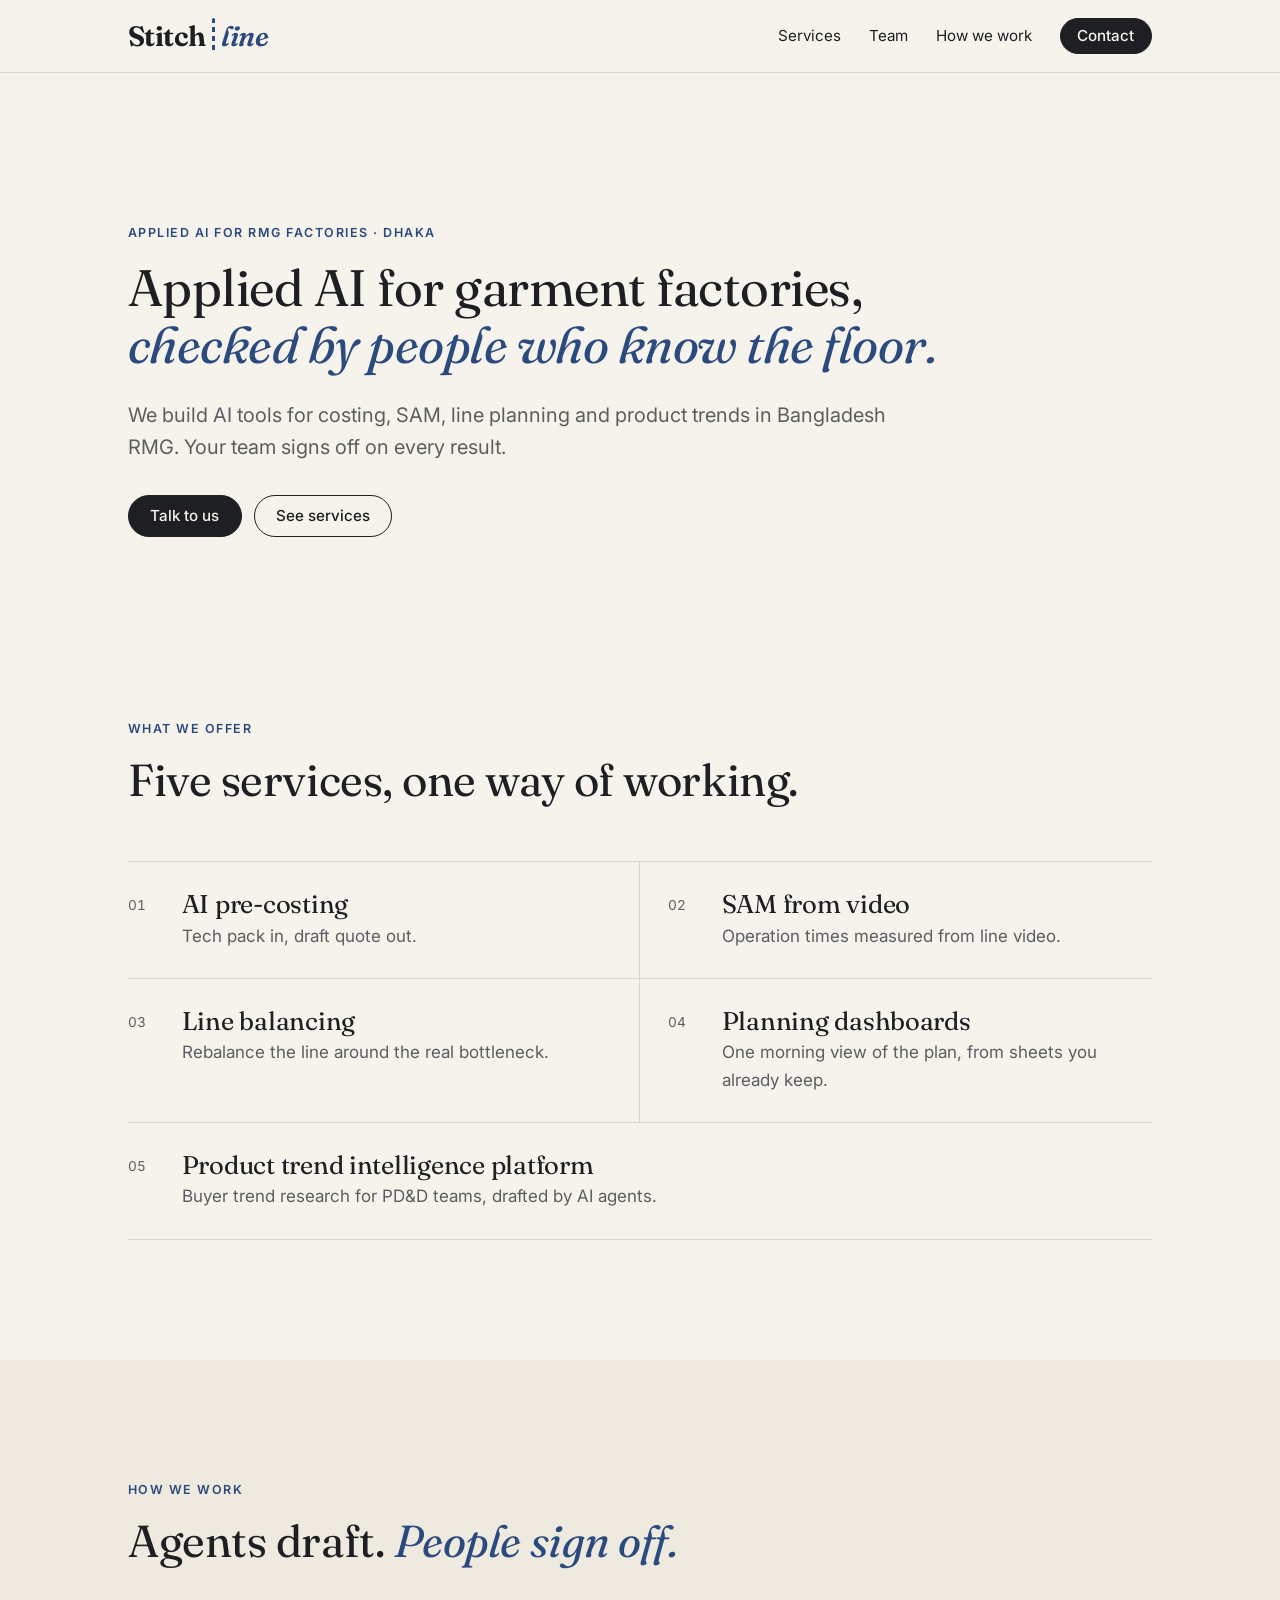
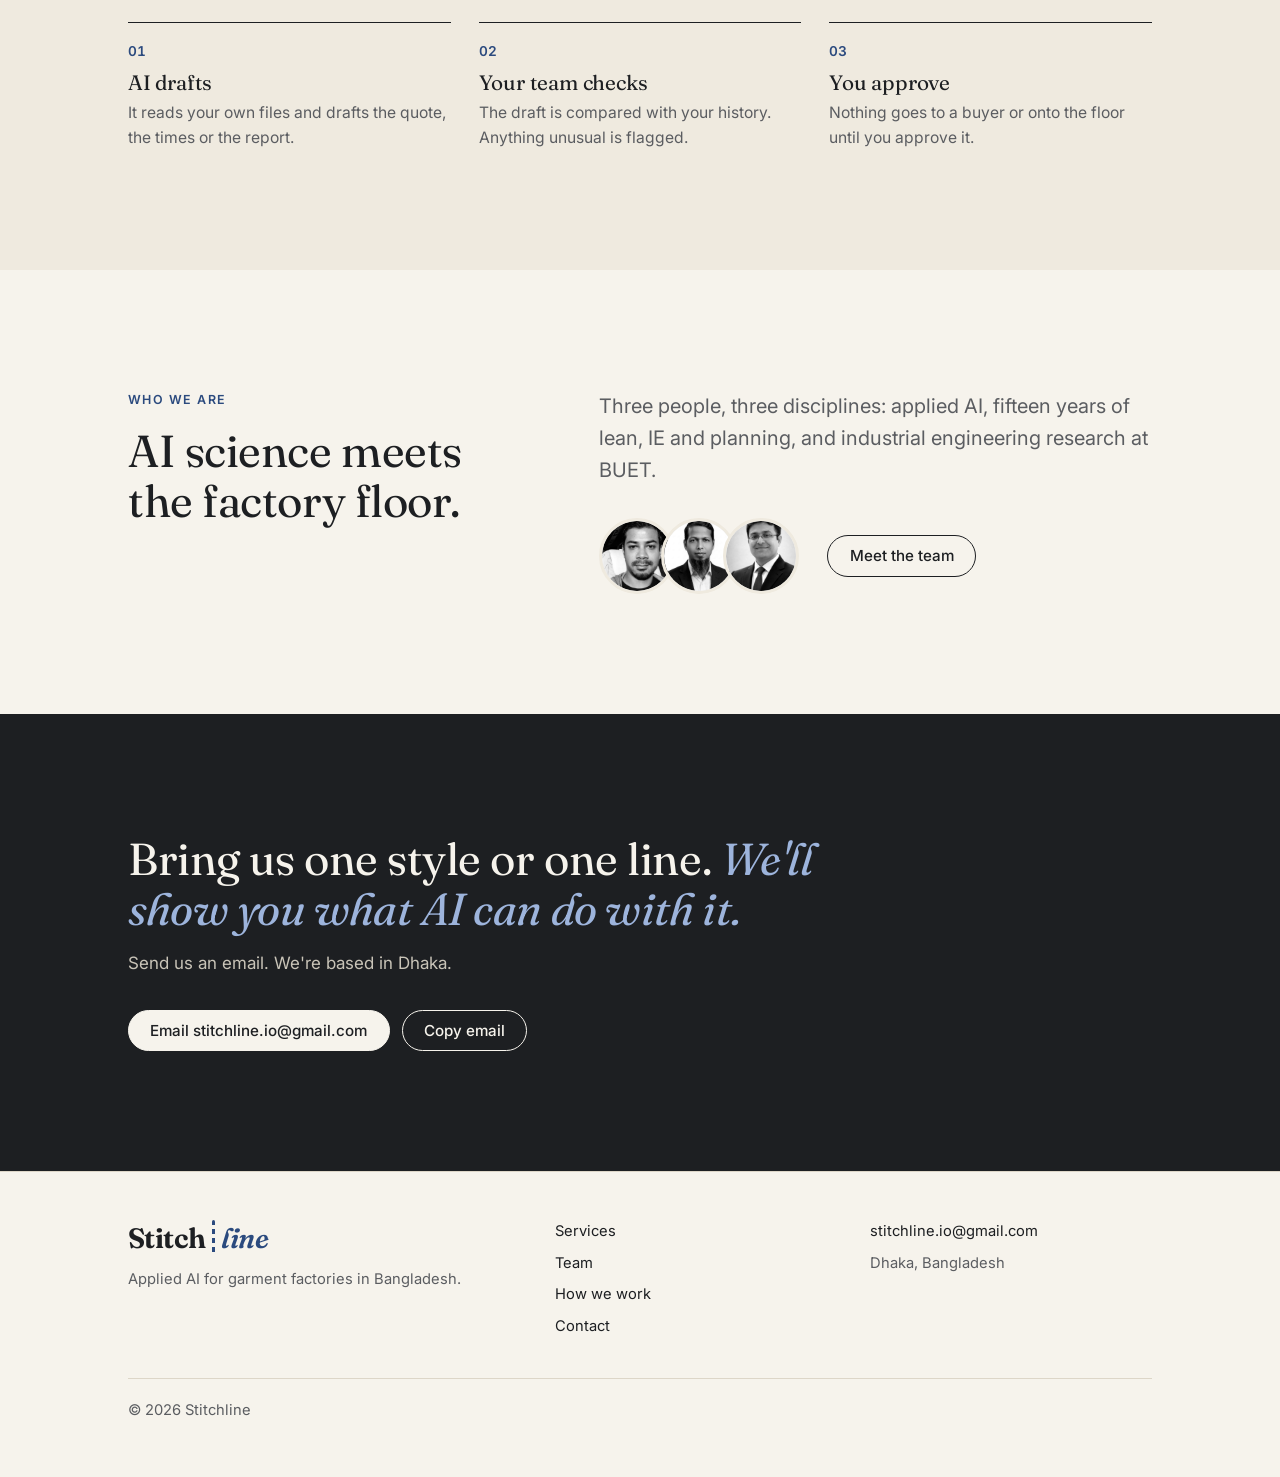
==== index.html @ 5cbb1d8c "polish: layout fixes, copy-email buttons, link preview image - Home services grid: last item spans f" ====
<!doctype html>
<html lang="en">
<head>
<meta charset="utf-8">
<meta name="viewport" content="width=device-width, initial-scale=1">
<title>Stitchline · Applied AI for garment factories</title>
<meta name="description" content="Stitchline builds AI tools for costing, SAM, line planning and product trends in Bangladesh RMG factories. Your team signs off on every result.">
<meta property="og:title" content="Stitchline · Applied AI for garment factories">
<meta property="og:description" content="AI tools for costing, SAM, line planning and product trends in Bangladesh RMG. Your team signs off on every result.">
<meta property="og:type" content="website">
<meta property="og:url" content="https://stitchlinebd.com/">
<meta property="og:site_name" content="Stitchline">
<meta property="og:image" content="https://stitchlinebd.com/assets/og-image.png">
<meta property="og:image:width" content="1200">
<meta property="og:image:height" content="630">
<meta property="og:image:alt" content="Stitchline: applied AI for garment factories, checked by people who know the floor.">
<meta name="twitter:card" content="summary_large_image">
<link rel="icon" href="assets/favicon.svg" type="image/svg+xml">
<link rel="preconnect" href="https://fonts.googleapis.com">
<link rel="preconnect" href="https://fonts.gstatic.com" crossorigin>
<link rel="stylesheet" href="https://fonts.googleapis.com/css2?family=Fraunces:ital,opsz,wght@0,9..144,400..700;1,9..144,400..600&family=Inter:wght@400;500;600&display=swap">
<link rel="stylesheet" href="assets/site.css">
<script src="assets/site.js" defer></script>
</head>
<body>

<header class="nav">
  <div class="wrap">
    <a class="logo logo--animate" href="index.html" aria-label="Stitchline, home"><span class="word">Stitch</span><span class="seam" aria-hidden="true"></span><em>line</em></a>
    <button class="nav-toggle" type="button" aria-expanded="false" aria-controls="nav-links">Menu</button>
    <ul class="nav-links" id="nav-links">
      <li><a href="services.html">Services</a></li>
      <li><a href="team.html">Team</a></li>
      <li><a href="team.html#how-we-work">How we work</a></li>
      <li><a class="btn" href="contact.html">Contact</a></li>
    </ul>
  </div>
</header>

<main>

  <section class="hero">
    <div class="wrap">
      <span class="eyebrow">Applied AI for RMG factories · Dhaka</span>
      <h1>Applied AI for garment factories,<br> <em>checked by people who know the floor.</em></h1>
      <p class="lede">We build AI tools for costing, SAM, line planning and product trends in Bangladesh RMG. Your team signs off on every result.</p>
      <div class="btn-row">
        <a class="btn" href="contact.html">Talk to us</a>
        <a class="btn btn--ghost" href="services.html">See services</a>
      </div>
    </div>
  </section>

  <section class="section section--tight" aria-labelledby="services-h">
    <div class="wrap">
      <div class="section-head reveal">
        <span class="eyebrow">What we offer</span>
        <h2 id="services-h">Five services, one way of working.</h2>
      </div>
      <ul class="svc-list reveal">
        <li><a href="services.html#pre-costing"><span class="num">01</span><h3>AI pre-costing</h3><p>Tech pack in, draft quote out.</p></a></li>
        <li><a href="services.html#sam-video"><span class="num">02</span><h3>SAM from video</h3><p>Operation times measured from line video.</p></a></li>
        <li><a href="services.html#line-balancing"><span class="num">03</span><h3>Line balancing</h3><p>Rebalance the line around the real bottleneck.</p></a></li>
        <li><a href="services.html#planning"><span class="num">04</span><h3>Planning dashboards</h3><p>One morning view of the plan, from sheets you already keep.</p></a></li>
        <li><a href="services.html#trend-intelligence"><span class="num">05</span><h3>Product trend intelligence platform</h3><p>Buyer trend research for PD&amp;D teams, drafted by AI agents.</p></a></li>
      </ul>
    </div>
  </section>

  <section class="section section--alt" aria-labelledby="how-h">
    <div class="wrap">
      <div class="section-head reveal">
        <span class="eyebrow">How we work</span>
        <h2 id="how-h">Agents draft. <em>People <span class="nowrap">sign off.</span></em></h2>
      </div>
      <ol class="steps reveal">
        <li><span class="num">01</span><h3>AI drafts</h3><p>It reads your own files and drafts the quote, the times or the report.</p></li>
        <li><span class="num">02</span><h3>Your team checks</h3><p>The draft is compared with your history. Anything unusual is flagged.</p></li>
        <li><span class="num">03</span><h3>You approve</h3><p>Nothing goes to a buyer or onto the floor until you approve it.</p></li>
      </ol>
    </div>
  </section>

  <section class="section" aria-labelledby="team-h">
    <div class="wrap split reveal">
      <div>
        <span class="eyebrow">Who we are</span>
        <h2 id="team-h">AI science meets the factory floor.</h2>
      </div>
      <div>
        <p class="lede">Three people, three disciplines: applied AI, fifteen years of lean, IE and planning, and industrial engineering research at BUET.</p>
        <div class="team-strip" style="margin-top:2rem">
          <div class="faces">
            <img src="assets/team/redwan-rashid.jpg" alt="Redwan Rashid" width="76" height="76">
            <img src="assets/team/jahurul-islam.jpg" alt="Jahurul Islam" width="76" height="76">
            <img src="assets/team/ferdous-sarwar.jpg" alt="Prof. Ferdous Sarwar" width="76" height="76">
          </div>
          <a class="btn btn--ghost" href="team.html">Meet the team</a>
        </div>
      </div>
    </div>
  </section>

  <section class="section contact-band" aria-labelledby="contact-h">
    <div class="wrap">
      <h2 id="contact-h">Bring us one style or one line. <em>We'll show you what AI can do with it.</em></h2>
      <p style="margin-top:1rem">Send us an email. We're based in Dhaka.</p>
      <div class="btn-row">
        <a class="btn" href="mailto:stitchline.io@gmail.com">Email stitchline.io@gmail.com</a>
        <button class="btn btn--ghost copy-btn" type="button" aria-live="polite" data-copy="stitchline.io@gmail.com">Copy email</button>
      </div>
    </div>
  </section>

</main>

<footer class="footer">
  <div class="wrap">
    <div>
      <a class="logo" href="index.html" aria-label="Stitchline, home"><span class="word">Stitch</span><span class="seam" aria-hidden="true"></span><em>line</em></a>
      <p>Applied AI for garment factories in Bangladesh.</p>
    </div>
    <ul>
      <li><a href="services.html">Services</a></li>
      <li><a href="team.html">Team</a></li>
      <li><a href="team.html#how-we-work">How we work</a></li>
      <li><a href="contact.html">Contact</a></li>
    </ul>
    <ul>
      <li><a href="mailto:stitchline.io@gmail.com">stitchline.io@gmail.com</a></li>
      <li>Dhaka, Bangladesh</li>
    </ul>
    <p class="legal">© 2026 Stitchline</p>
  </div>
</footer>

</body>
</html>
---- assets/site.css ----
/* Stitchline — shared styles. Editorial calm: warm paper, serif headlines, one indigo accent. */

:root {
  --paper: #f6f3ec;
  --paper-2: #efeadf;
  --ink: #1d1f22;
  --muted: #5b5d61;
  --rule: #ddd6c8;
  --accent: #2b4a7e;
  --serif: "Fraunces", Georgia, "Times New Roman", serif;
  --sans: "Inter", system-ui, -apple-system, "Segoe UI", Roboto, sans-serif;
  --wrap: 1120px;
  --gutter: clamp(20px, 5vw, 48px);
}

*, *::before, *::after { box-sizing: border-box; }

html { -webkit-text-size-adjust: 100%; }

body {
  margin: 0;
  background: var(--paper);
  color: var(--ink);
  font-family: var(--sans);
  font-size: 17px;
  line-height: 1.6;
  -webkit-font-smoothing: antialiased;
}

img { max-width: 100%; height: auto; display: block; }

a { color: var(--accent); text-underline-offset: 3px; }
a:hover { color: var(--ink); }

:focus-visible { outline: 2px solid var(--accent); outline-offset: 3px; }

h1, h2, h3 {
  font-family: var(--serif);
  font-weight: 400;
  line-height: 1.12;
  letter-spacing: -0.01em;
  margin: 0;
  overflow-wrap: break-word;
  text-wrap: balance;
}
h1 { font-size: clamp(2rem, 4vw, 3.2rem); }
h2 { font-size: clamp(1.8rem, 3.6vw, 2.8rem); }
h3 { font-size: clamp(1.3rem, 2vw, 1.6rem); }
h1 em, h2 em { font-style: italic; color: var(--accent); }

p { margin: 0 0 1em; }

.nowrap { white-space: nowrap; }

.wrap { max-width: var(--wrap); margin: 0 auto; padding: 0 var(--gutter); }

.eyebrow {
  display: block;
  font-size: 0.78rem;
  font-weight: 600;
  letter-spacing: 0.12em;
  text-transform: uppercase;
  color: var(--accent);
  margin-bottom: 1rem;
}

.lede { font-size: clamp(1.08rem, 1.6vw, 1.25rem); color: var(--muted); max-width: 38em; }

.muted { color: var(--muted); }

/* Buttons */
.btn {
  display: inline-flex;
  align-items: center;
  gap: 0.5em;
  padding: 0.8em 1.4em;
  border-radius: 999px;
  border: 1px solid var(--ink);
  background: var(--ink);
  color: var(--paper);
  font: 500 0.95rem/1 var(--sans);
  text-decoration: none;
  transition: background 0.2s, color 0.2s;
}
.btn:hover { background: var(--accent); border-color: var(--accent); color: #fff; }
.btn--ghost { background: transparent; color: var(--ink); }
.btn--ghost:hover { background: var(--ink); border-color: var(--ink); color: var(--paper); }
.btn { cursor: pointer; }
.copy-btn { display: none; }
.js .copy-btn { display: inline-flex; }
.btn-row { display: flex; flex-wrap: wrap; gap: 12px; margin-top: 2rem; }

/* Nav */
.nav { border-bottom: 1px solid var(--rule); }
.nav .wrap {
  display: flex;
  align-items: center;
  justify-content: space-between;
  gap: 24px;
  min-height: 72px;
  flex-wrap: wrap;
}
.logo {
  display: inline-flex;
  align-items: center;
  line-height: 1;
  font-family: var(--serif);
  font-size: 1.75rem;
  font-weight: 650;
  letter-spacing: -0.02em;
  color: var(--ink);
  text-decoration: none;
}
.logo em { font-style: italic; font-weight: 600; letter-spacing: -0.01em; color: var(--accent); }
.logo .seam {
  display: inline-block;
  width: 3.5px;
  height: 1.3em;
  margin: 0 0.2em 0 0.22em;
  border-radius: 2px;
  background: repeating-linear-gradient(to bottom, var(--accent) 0 5px, transparent 5px 9px);
}
.logo:hover .seam { background: repeating-linear-gradient(to bottom, var(--ink) 0 5px, transparent 5px 9px); }

/* Homepage load: the seam stitches top to bottom, then "line" slides in. */
.logo--animate .seam { animation: stitch-down 0.7s steps(7, end) 0.15s both; }
.logo--animate em { animation: line-in 0.6s cubic-bezier(.2,.7,.2,1) 0.85s both; }
.logo--animate .word { animation: word-in 0.5s ease-out both; }
@keyframes stitch-down { from { clip-path: inset(0 0 100% 0); } to { clip-path: inset(0 0 0 0); } }
@keyframes line-in { from { opacity: 0; transform: translateX(-10px); } to { opacity: 1; transform: none; } }
@keyframes word-in { from { opacity: 0; } to { opacity: 1; } }
@media (prefers-reduced-motion: reduce) {
  .logo--animate .seam, .logo--animate em, .logo--animate .word { animation: none; }
}
.nav-links {
  display: flex;
  align-items: center;
  gap: 28px;
  list-style: none;
  margin: 0;
  padding: 0;
}
.nav-links a:not(.btn) { color: var(--ink); text-decoration: none; font-size: 0.95rem; }
.nav-links a:not(.btn):hover, .nav-links a[aria-current="page"]:not(.btn) { color: var(--accent); }
.nav-links .btn { padding: 0.6em 1.1em; }
.nav-toggle {
  display: none;
  background: none;
  border: 1px solid var(--rule);
  border-radius: 999px;
  padding: 0.5em 1em;
  font: 500 0.9rem var(--sans);
  color: var(--ink);
  cursor: pointer;
}

@media (max-width: 860px) {
  .js .nav-toggle { display: inline-block; }
  .js .nav-links { display: none; }
  .js .nav.is-open .nav-links {
    display: flex;
    flex-direction: column;
    align-items: flex-start;
    width: 100%;
    gap: 18px;
    padding: 8px 0 24px;
  }
  .nav-links { gap: 18px; flex-wrap: wrap; }
}

/* Sections */
.section { padding: clamp(64px, 10vw, 120px) 0; }
.section--alt { background: var(--paper-2); }
.section--tight { padding-top: clamp(40px, 6vw, 72px); }
.section-head { max-width: 40em; margin-bottom: clamp(32px, 5vw, 56px); }
.section-head h2 { margin-bottom: 0.6rem; }

.hero { padding: clamp(64px, 12vw, 150px) 0 clamp(56px, 9vw, 110px); }
.hero--short { padding-bottom: clamp(24px, 4vw, 40px); }
.hero h1 { max-width: 19em; margin-bottom: 1.6rem; }

/* Services list (home) */
.svc-list {
  list-style: none;
  margin: 0;
  padding: 0;
  display: grid;
  grid-template-columns: repeat(2, minmax(0, 1fr));
  border-top: 1px solid var(--rule);
}
.svc-list li { border-bottom: 1px solid var(--rule); }
.svc-list li:nth-child(odd) { border-right: 1px solid var(--rule); }
.svc-list li:last-child:nth-child(odd) { border-right: 0; grid-column: 1 / -1; }
.svc-list a {
  display: grid;
  grid-template-columns: 2.6rem 1fr;
  gap: 4px 12px;
  padding: 28px 24px 28px 0;
  color: inherit;
  text-decoration: none;
  height: 100%;
  align-content: start;
}
.svc-list li:nth-child(even) a { padding-left: 28px; }
.svc-list .num { font-size: 0.85rem; color: var(--muted); padding-top: 0.35em; font-variant-numeric: tabular-nums; }
.svc-list h3 { transition: color 0.2s; }
.svc-list p { grid-column: 2; margin: 0; color: var(--muted); }
.svc-list a:hover h3 { color: var(--accent); }

@media (max-width: 720px) {
  .svc-list { grid-template-columns: 1fr; }
  .svc-list li:nth-child(odd) { border-right: 0; }
  .svc-list li:nth-child(even) a { padding-left: 0; }
}

/* Steps */
.steps {
  list-style: none;
  margin: 0;
  padding: 0;
  display: grid;
  grid-template-columns: repeat(auto-fit, minmax(170px, 1fr));
  gap: 28px;
  counter-reset: step;
}
.steps li { border-top: 1px solid var(--ink); padding-top: 18px; }
.steps .num {
  display: block;
  font-size: 0.85rem;
  color: var(--accent);
  font-weight: 600;
  margin-bottom: 8px;
  font-variant-numeric: tabular-nums;
}
.steps h3 { font-size: 1.3rem; margin-bottom: 6px; }
.steps p { color: var(--muted); margin: 0; font-size: 0.98rem; }

/* Split block: heading left, content right */
.split { display: grid; grid-template-columns: minmax(0, 1fr) minmax(0, 1.4fr); gap: clamp(32px, 6vw, 96px); align-items: start; }
@media (max-width: 860px) { .split { grid-template-columns: 1fr; } }

/* Team */
.team-strip { display: flex; align-items: center; gap: 28px; flex-wrap: wrap; }
.faces { display: flex; }
.faces img {
  width: 76px; height: 76px; border-radius: 50%;
  border: 3px solid var(--paper-2);
  margin-left: -14px;
}
.faces img:first-child { margin-left: 0; }

.team-grid { display: grid; grid-template-columns: repeat(3, minmax(0, 1fr)); gap: clamp(24px, 4vw, 48px); }
@media (max-width: 900px) { .team-grid { grid-template-columns: 1fr; max-width: 34em; } }
.person { display: flex; flex-direction: column; }
.person .cred { flex: 1; }
.person img { width: 148px; height: 148px; border-radius: 50%; margin-bottom: 24px; }
.person .eyebrow { margin-bottom: 0.4rem; }
.person h2 { font-size: 1.7rem; margin-bottom: 0.5rem; }
.person .cred { color: var(--muted); margin-bottom: 1.2rem; }
.person .leads { border-top: 1px solid var(--rule); padding-top: 14px; font-size: 0.95rem; }
.person .leads b { display: block; font-size: 0.75rem; letter-spacing: 0.12em; text-transform: uppercase; color: var(--muted); font-weight: 600; margin-bottom: 2px; }

/* Services page */
.service {
  display: grid;
  grid-template-columns: minmax(0, 1fr) minmax(0, 1.3fr);
  gap: clamp(28px, 6vw, 96px);
  padding: clamp(56px, 8vw, 96px) 0;
  border-top: 1px solid var(--rule);
  scroll-margin-top: 24px;
}
.service:first-of-type { border-top: 0; }
@media (max-width: 860px) { .service { grid-template-columns: 1fr; } }
.service .num { font-family: var(--serif); font-size: 1.1rem; color: var(--muted); display: block; margin-bottom: 0.6rem; }
.service h2 { margin-bottom: 1rem; }
.stage {
  display: inline-block;
  font-size: 0.8rem;
  font-weight: 500;
  color: var(--accent);
  border: 1px solid currentColor;
  border-radius: 999px;
  padding: 0.3em 0.9em;
}
.service .illo { margin-top: 2rem; color: var(--ink); max-width: 360px; }
.service .illo svg { width: 100%; height: auto; display: block; }
.io { display: grid; grid-template-columns: 1fr 1fr; gap: 24px; margin-top: 1.6rem; border-top: 1px solid var(--rule); padding-top: 1.2rem; }
@media (max-width: 520px) { .io { grid-template-columns: 1fr; } }
.io b { display: block; font-size: 0.75rem; letter-spacing: 0.12em; text-transform: uppercase; color: var(--muted); font-weight: 600; margin-bottom: 4px; }
.io p { margin: 0; }
.note { margin-top: 1.4rem; padding-left: 16px; border-left: 2px solid var(--accent); }

/* Contact */
.contact-rows { list-style: none; margin: 0; padding: 0; border-top: 1px solid var(--rule); }
.contact-rows li { border-bottom: 1px solid var(--rule); }
.contact-rows a {
  display: flex;
  justify-content: space-between;
  align-items: baseline;
  gap: 16px;
  flex-wrap: wrap;
  padding: 26px 0;
  color: var(--ink);
  text-decoration: none;
}
.contact-rows .label { font-size: 0.8rem; letter-spacing: 0.12em; text-transform: uppercase; color: var(--muted); font-weight: 600; min-width: 9em; }
.contact-rows .value { font-family: var(--serif); font-size: clamp(1.3rem, 3vw, 2rem); overflow-wrap: anywhere; }
.contact-rows a:hover .value { color: var(--accent); }

.contact-band { background: var(--ink); color: var(--paper); }
.contact-band h2 { max-width: 18em; }
.contact-band h2 em { color: #9db4dc; }
.contact-band p { color: #c9c4b8; }
.contact-band .btn { background: var(--paper); color: var(--ink); border-color: var(--paper); }
.contact-band .btn:hover { background: #9db4dc; border-color: #9db4dc; color: var(--ink); }
.contact-band .btn--ghost { background: transparent; color: var(--paper); }
.contact-band .btn--ghost:hover { background: var(--paper); color: var(--ink); }
.contact-band :focus-visible { outline-color: #9db4dc; }

/* Footer */
.footer { border-top: 1px solid var(--rule); padding: 48px 0 40px; font-size: 0.92rem; color: var(--muted); }
.footer .wrap { display: grid; grid-template-columns: 1.4fr 1fr 1fr; gap: 32px; }
@media (max-width: 720px) { .footer .wrap { grid-template-columns: 1fr; } }
.footer ul { list-style: none; margin: 0; padding: 0; display: grid; gap: 8px; align-content: start; }
.footer a { color: var(--ink); text-decoration: none; }
.footer a:hover { color: var(--accent); }
.footer .logo { margin-bottom: 12px; }
.footer .legal { grid-column: 1 / -1; border-top: 1px solid var(--rule); padding-top: 20px; margin-top: 8px; }

/* Redirect stubs */
.stub { min-height: 100vh; display: grid; place-items: center; text-align: center; padding: 24px; }

/* Gentle reveal on scroll */
.reveal-on .reveal { opacity: 0; transform: translateY(14px); transition: opacity 0.7s ease, transform 0.7s ease; }
.reveal-on .reveal.is-in { opacity: 1; transform: none; }
@media (prefers-reduced-motion: reduce) {
  .reveal-on .reveal { opacity: 1; transform: none; transition: none; }
  * { scroll-behavior: auto !important; }
}
html { scroll-behavior: smooth; }
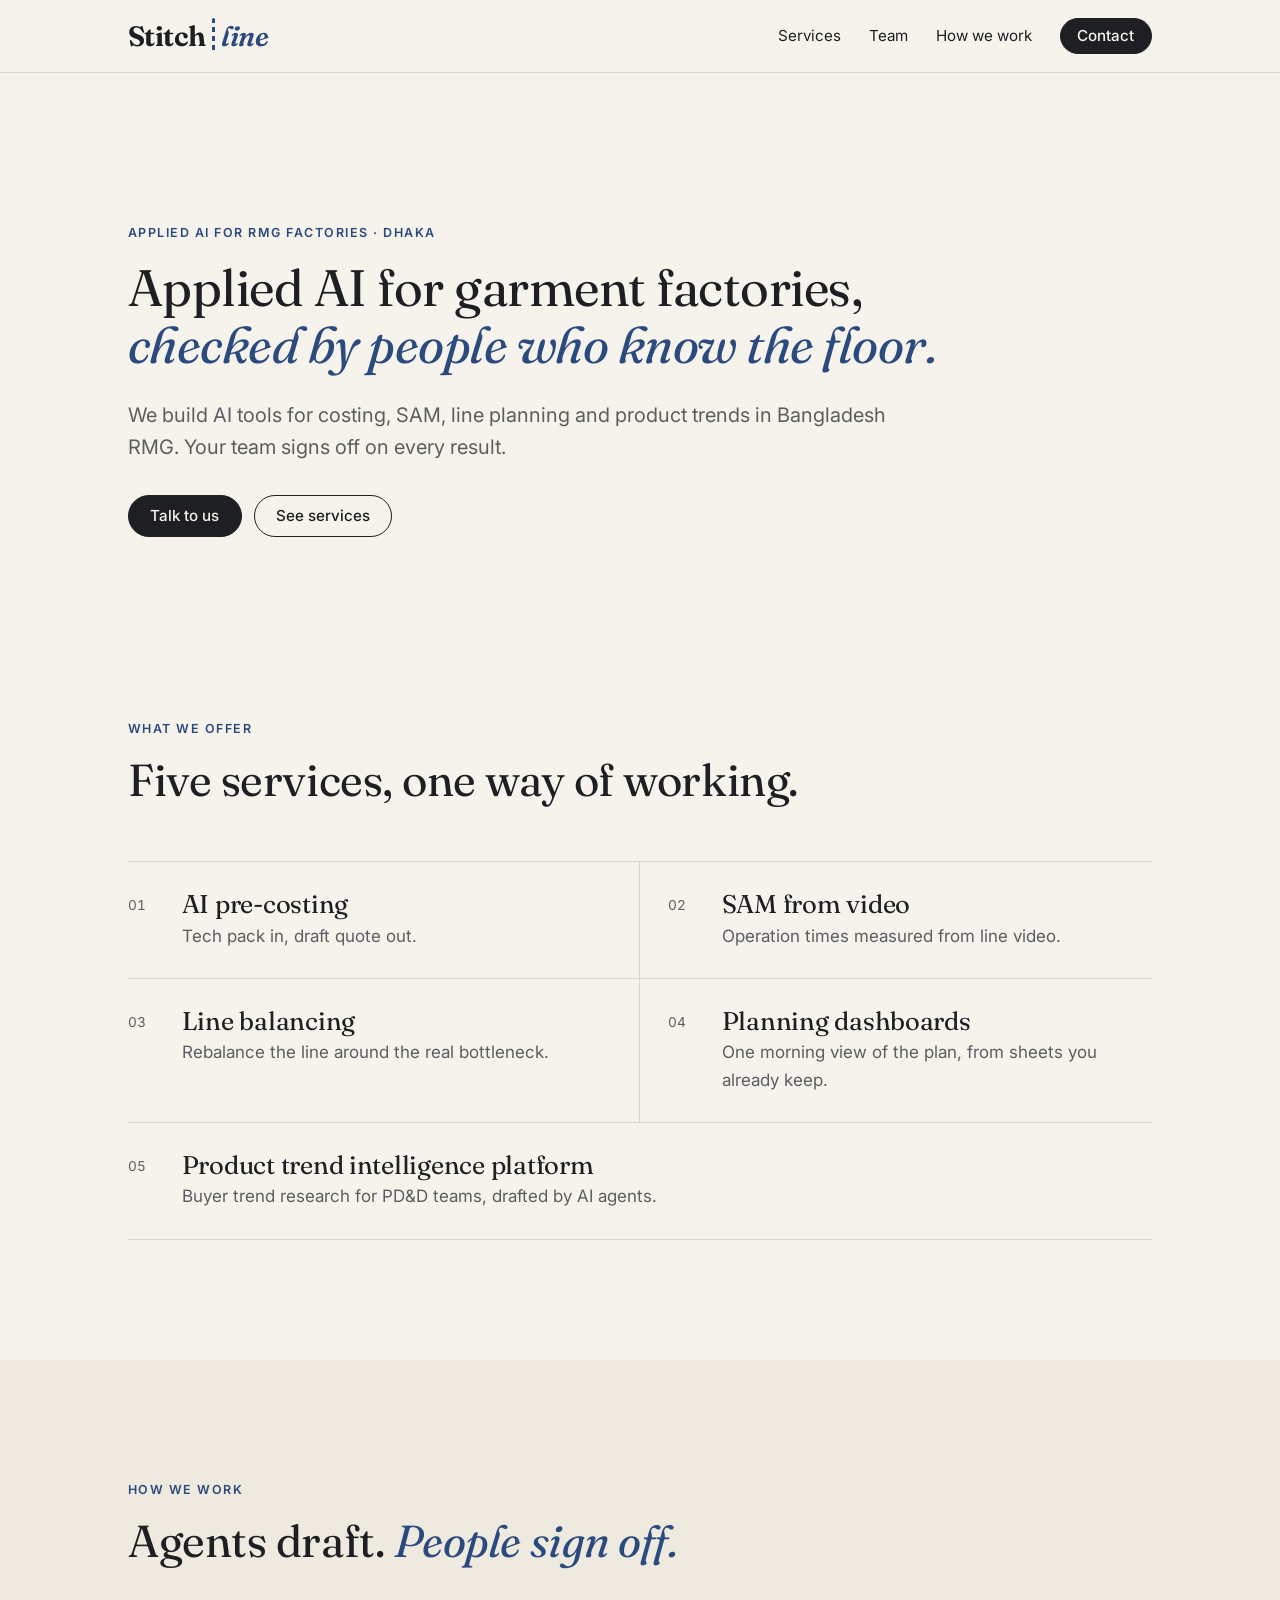
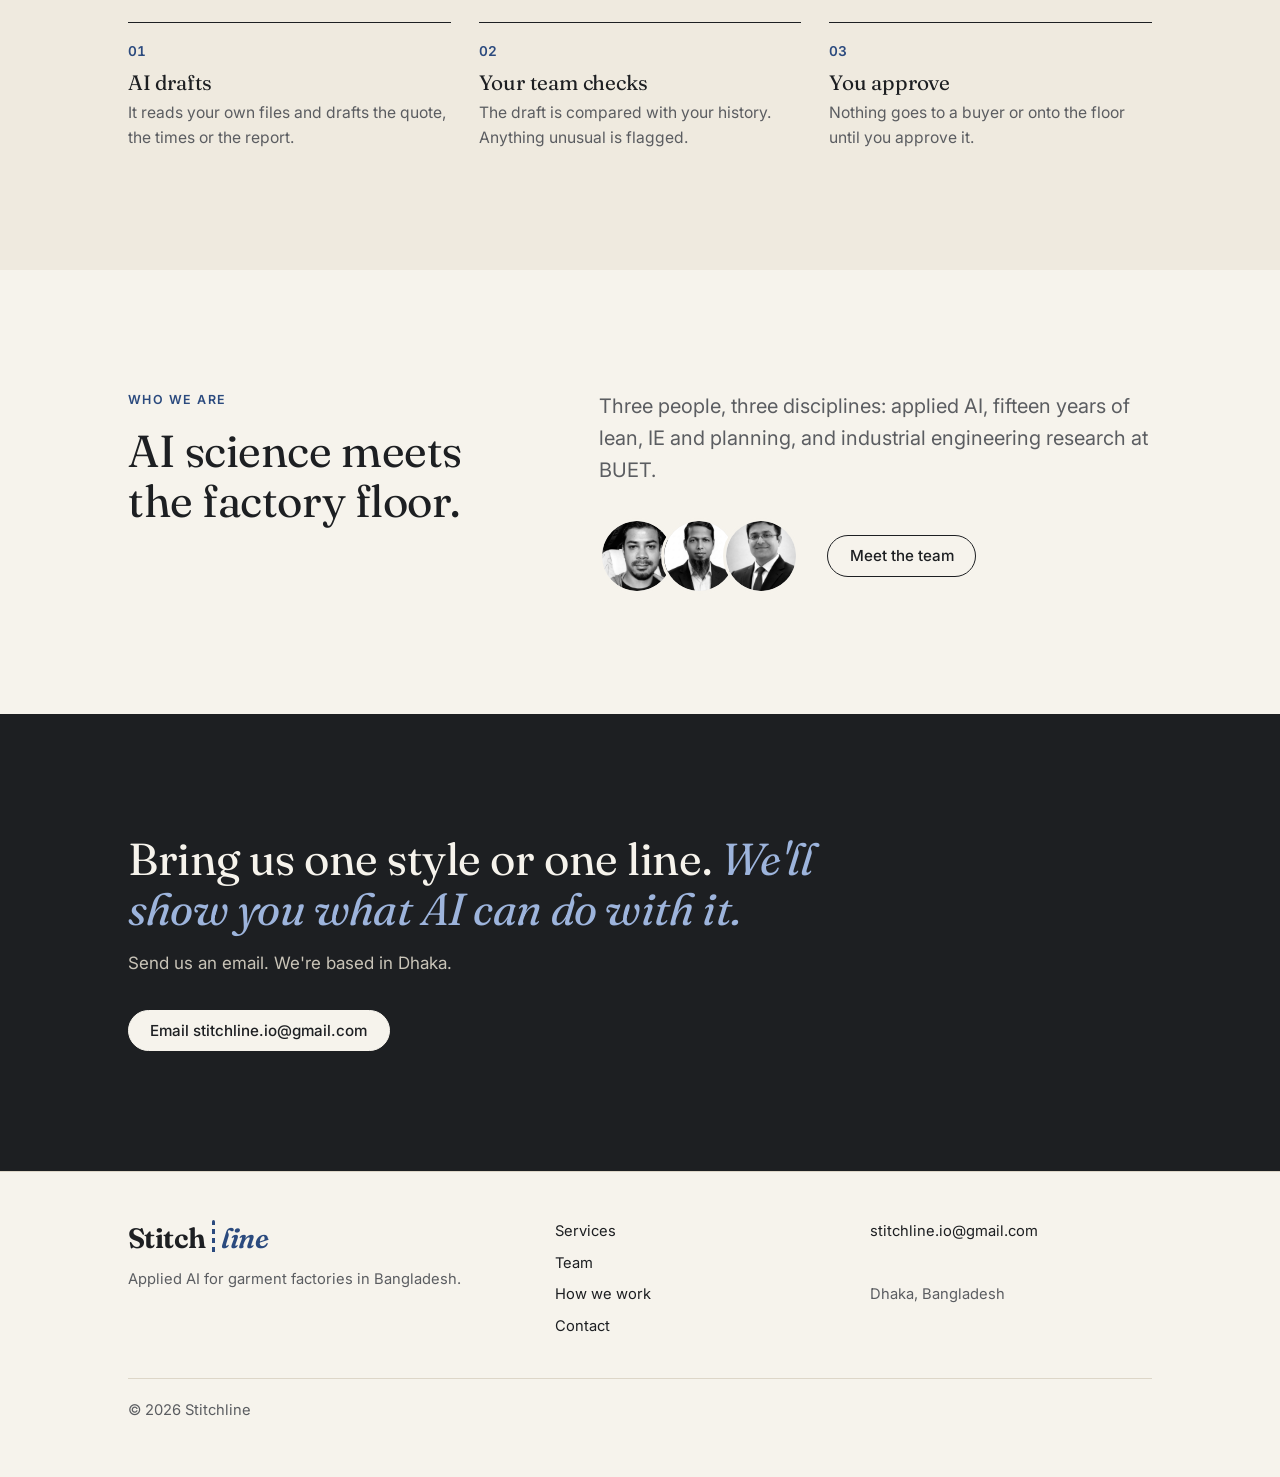
==== commit ffdc53f8: "Polish site: mobile menu, print, headings, list layout - Mobile menu closes on Escape (focus returns" ====
--- a/index.html
+++ b/index.html
@@ -3,22 +3,16 @@
 <head>
 <meta charset="utf-8">
 <meta name="viewport" content="width=device-width, initial-scale=1">
+<meta name="theme-color" content="#f6f3ec">
 <title>Stitchline · Applied AI for garment factories</title>
 <meta name="description" content="Stitchline builds AI tools for costing, SAM, line planning and product trends in Bangladesh RMG factories. Your team signs off on every result.">
 <meta property="og:title" content="Stitchline · Applied AI for garment factories">
 <meta property="og:description" content="AI tools for costing, SAM, line planning and product trends in Bangladesh RMG. Your team signs off on every result.">
 <meta property="og:type" content="website">
-<meta property="og:url" content="https://stitchlinebd.com/">
-<meta property="og:site_name" content="Stitchline">
-<meta property="og:image" content="https://stitchlinebd.com/assets/og-image.png">
-<meta property="og:image:width" content="1200">
-<meta property="og:image:height" content="630">
-<meta property="og:image:alt" content="Stitchline: applied AI for garment factories, checked by people who know the floor.">
-<meta name="twitter:card" content="summary_large_image">
 <link rel="icon" href="assets/favicon.svg" type="image/svg+xml">
 <link rel="preconnect" href="https://fonts.googleapis.com">
 <link rel="preconnect" href="https://fonts.gstatic.com" crossorigin>
-<link rel="stylesheet" href="https://fonts.googleapis.com/css2?family=Fraunces:ital,opsz,wght@0,9..144,400..700;1,9..144,400..600&family=Inter:wght@400;500;600&display=swap">
+<link rel="stylesheet" href="https://fonts.googleapis.com/css2?family=Fraunces:ital,opsz,wght@0,9..144,400;0,9..144,500;0,9..144,600;0,9..144,700;1,9..144,400;1,9..144,500;1,9..144,600&family=Inter:wght@400;500;600&display=swap">
 <link rel="stylesheet" href="assets/site.css">
 <script src="assets/site.js" defer></script>
 </head>
@@ -71,7 +65,7 @@
     <div class="wrap">
       <div class="section-head reveal">
         <span class="eyebrow">How we work</span>
-        <h2 id="how-h">Agents draft. <em>People <span class="nowrap">sign off.</span></em></h2>
+        <h2 id="how-h">Agents draft. <em>People sign off.</em></h2>
       </div>
       <ol class="steps reveal">
         <li><span class="num">01</span><h3>AI drafts</h3><p>It reads your own files and drafts the quote, the times or the report.</p></li>
@@ -107,7 +101,6 @@
       <p style="margin-top:1rem">Send us an email. We're based in Dhaka.</p>
       <div class="btn-row">
         <a class="btn" href="mailto:stitchline.io@gmail.com">Email stitchline.io@gmail.com</a>
-        <button class="btn btn--ghost copy-btn" type="button" aria-live="polite" data-copy="stitchline.io@gmail.com">Copy email</button>
       </div>
     </div>
   </section>
--- a/assets/site.css
+++ b/assets/site.css
@@ -34,6 +34,8 @@
 
 :focus-visible { outline: 2px solid var(--accent); outline-offset: 3px; }
 
+::selection { background: var(--accent); color: var(--paper); }
+
 h1, h2, h3 {
   font-family: var(--serif);
   font-weight: 400;
@@ -49,8 +51,6 @@
 h1 em, h2 em { font-style: italic; color: var(--accent); }
 
 p { margin: 0 0 1em; }
-
-.nowrap { white-space: nowrap; }
 
 .wrap { max-width: var(--wrap); margin: 0 auto; padding: 0 var(--gutter); }
 
@@ -67,6 +67,8 @@
 .lede { font-size: clamp(1.08rem, 1.6vw, 1.25rem); color: var(--muted); max-width: 38em; }
 
 .muted { color: var(--muted); }
+
+.nowrap { white-space: nowrap; }
 
 /* Buttons */
 .btn {
@@ -85,9 +87,6 @@
 .btn:hover { background: var(--accent); border-color: var(--accent); color: #fff; }
 .btn--ghost { background: transparent; color: var(--ink); }
 .btn--ghost:hover { background: var(--ink); border-color: var(--ink); color: var(--paper); }
-.btn { cursor: pointer; }
-.copy-btn { display: none; }
-.js .copy-btn { display: inline-flex; }
 .btn-row { display: flex; flex-wrap: wrap; gap: 12px; margin-top: 2rem; }
 
 /* Nav */
@@ -148,7 +147,8 @@
   background: none;
   border: 1px solid var(--rule);
   border-radius: 999px;
-  padding: 0.5em 1em;
+  min-height: 44px;
+  padding: 0.5em 1.1em;
   font: 500 0.9rem var(--sans);
   color: var(--ink);
   cursor: pointer;
@@ -176,7 +176,6 @@
 .section-head h2 { margin-bottom: 0.6rem; }
 
 .hero { padding: clamp(64px, 12vw, 150px) 0 clamp(56px, 9vw, 110px); }
-.hero--short { padding-bottom: clamp(24px, 4vw, 40px); }
 .hero h1 { max-width: 19em; margin-bottom: 1.6rem; }
 
 /* Services list (home) */
@@ -194,12 +193,12 @@
 .svc-list a {
   display: grid;
   grid-template-columns: 2.6rem 1fr;
+  align-content: start;
   gap: 4px 12px;
   padding: 28px 24px 28px 0;
   color: inherit;
   text-decoration: none;
   height: 100%;
-  align-content: start;
 }
 .svc-list li:nth-child(even) a { padding-left: 28px; }
 .svc-list .num { font-size: 0.85rem; color: var(--muted); padding-top: 0.35em; font-variant-numeric: tabular-nums; }
@@ -244,19 +243,22 @@
 .faces { display: flex; }
 .faces img {
   width: 76px; height: 76px; border-radius: 50%;
-  border: 3px solid var(--paper-2);
+  border: 3px solid var(--paper);
   margin-left: -14px;
 }
 .faces img:first-child { margin-left: 0; }
 
 .team-grid { display: grid; grid-template-columns: repeat(3, minmax(0, 1fr)); gap: clamp(24px, 4vw, 48px); }
 @media (max-width: 900px) { .team-grid { grid-template-columns: 1fr; max-width: 34em; } }
-.person { display: flex; flex-direction: column; }
-.person .cred { flex: 1; }
 .person img { width: 148px; height: 148px; border-radius: 50%; margin-bottom: 24px; }
 .person .eyebrow { margin-bottom: 0.4rem; }
 .person h2 { font-size: 1.7rem; margin-bottom: 0.5rem; }
 .person .cred { color: var(--muted); margin-bottom: 1.2rem; }
+@media (min-width: 901px) {
+  /* Rows shared across the three people, so the "Leads" rules line up. */
+  .team-grid { row-gap: 0; }
+  .person { display: grid; grid-row: span 5; grid-template-rows: subgrid; }
+}
 .person .leads { border-top: 1px solid var(--rule); padding-top: 14px; font-size: 0.95rem; }
 .person .leads b { display: block; font-size: 0.75rem; letter-spacing: 0.12em; text-transform: uppercase; color: var(--muted); font-weight: 600; margin-bottom: 2px; }
 
@@ -321,7 +323,7 @@
 .footer { border-top: 1px solid var(--rule); padding: 48px 0 40px; font-size: 0.92rem; color: var(--muted); }
 .footer .wrap { display: grid; grid-template-columns: 1.4fr 1fr 1fr; gap: 32px; }
 @media (max-width: 720px) { .footer .wrap { grid-template-columns: 1fr; } }
-.footer ul { list-style: none; margin: 0; padding: 0; display: grid; gap: 8px; align-content: start; }
+.footer ul { list-style: none; margin: 0; padding: 0; display: grid; gap: 8px; }
 .footer a { color: var(--ink); text-decoration: none; }
 .footer a:hover { color: var(--accent); }
 .footer .logo { margin-bottom: 12px; }
@@ -338,3 +340,14 @@
   * { scroll-behavior: auto !important; }
 }
 html { scroll-behavior: smooth; }
+
+/* Print: everything visible, no interactive chrome, ink band drops its ground. */
+@media print {
+  .reveal-on .reveal { opacity: 1; transform: none; transition: none; }
+  .nav-toggle { display: none; }
+  .js .nav-links { display: flex; }
+  .btn-row { display: none; }
+  .contact-band { background: none; color: var(--ink); }
+  .contact-band h2 em { color: var(--accent); }
+  .contact-band p { color: var(--muted); }
+}
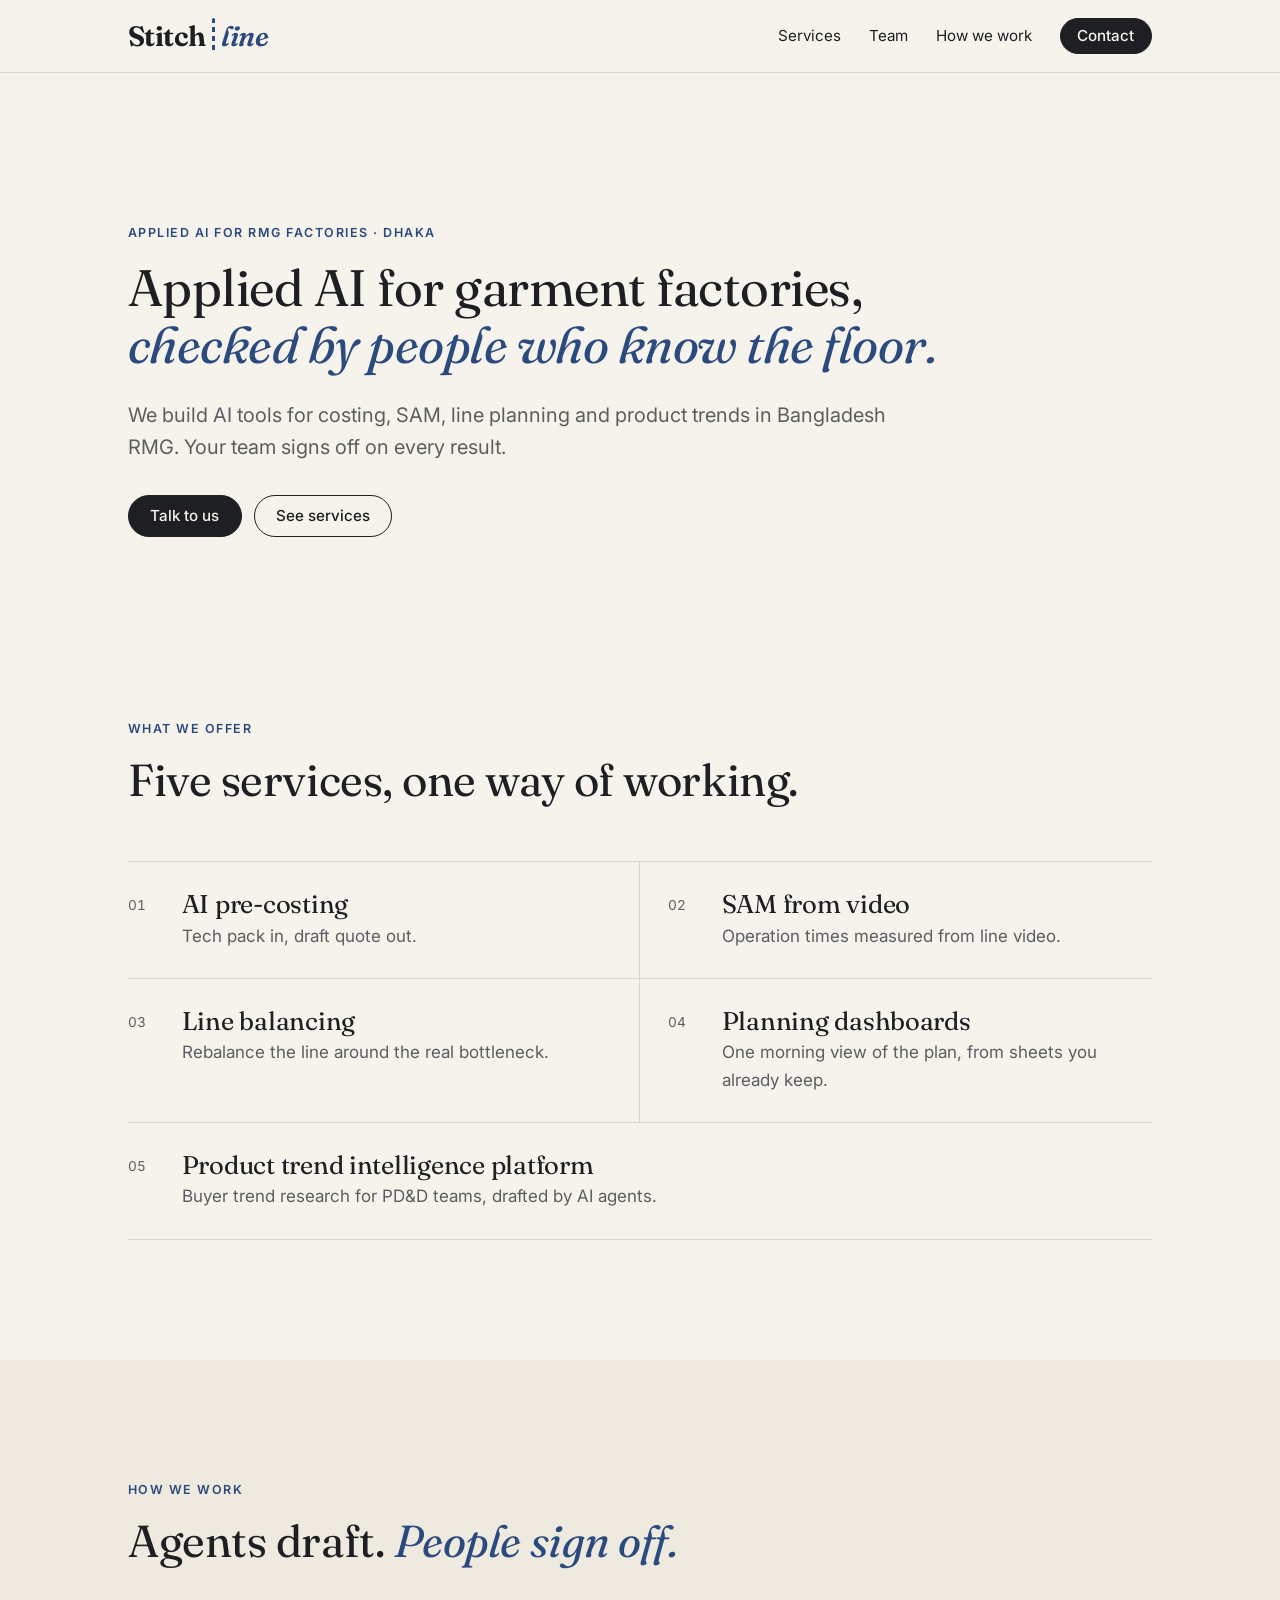
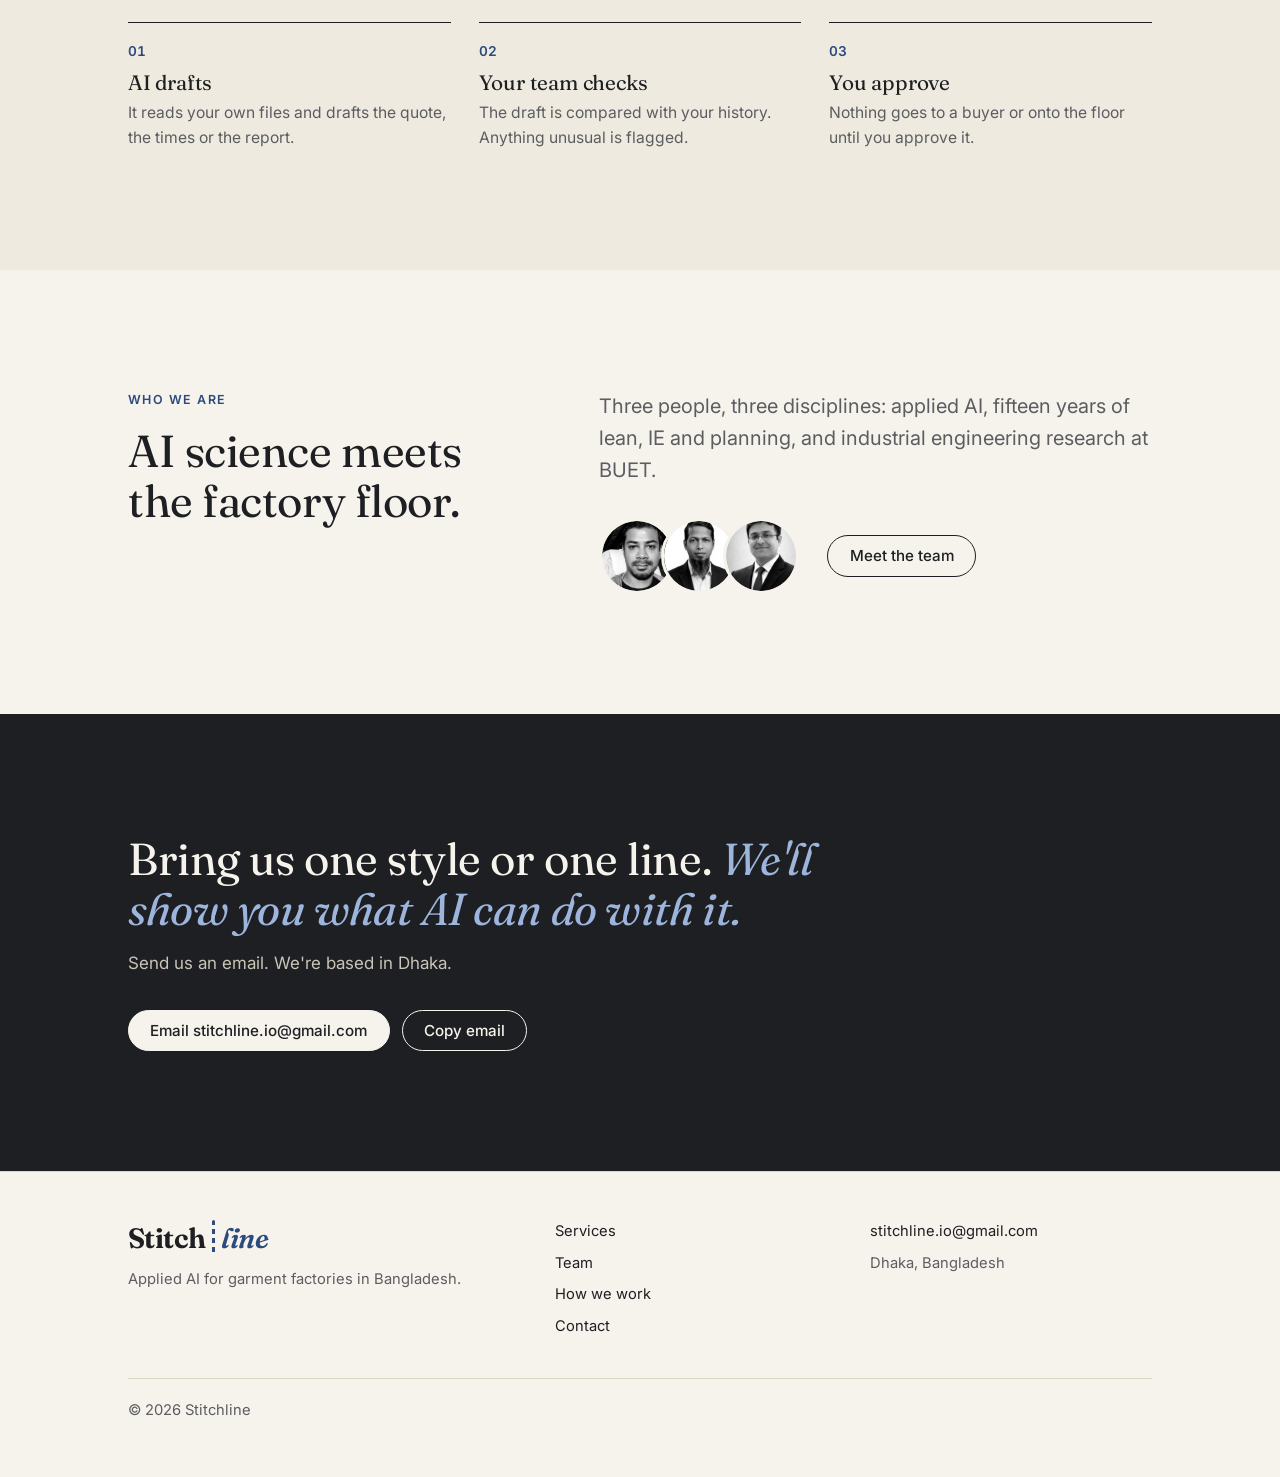
==== commit 8442536d: "Merge pull request #8 from redwanr/polish/site-pass Polish site: mobile menu, print, headings, list " ====
--- a/index.html
+++ b/index.html
@@ -9,10 +9,17 @@
 <meta property="og:title" content="Stitchline · Applied AI for garment factories">
 <meta property="og:description" content="AI tools for costing, SAM, line planning and product trends in Bangladesh RMG. Your team signs off on every result.">
 <meta property="og:type" content="website">
+<meta property="og:url" content="https://stitchlinebd.com/">
+<meta property="og:site_name" content="Stitchline">
+<meta property="og:image" content="https://stitchlinebd.com/assets/og-image.png">
+<meta property="og:image:width" content="1200">
+<meta property="og:image:height" content="630">
+<meta property="og:image:alt" content="Stitchline: applied AI for garment factories, checked by people who know the floor.">
+<meta name="twitter:card" content="summary_large_image">
 <link rel="icon" href="assets/favicon.svg" type="image/svg+xml">
 <link rel="preconnect" href="https://fonts.googleapis.com">
 <link rel="preconnect" href="https://fonts.gstatic.com" crossorigin>
-<link rel="stylesheet" href="https://fonts.googleapis.com/css2?family=Fraunces:ital,opsz,wght@0,9..144,400;0,9..144,500;0,9..144,600;0,9..144,700;1,9..144,400;1,9..144,500;1,9..144,600&family=Inter:wght@400;500;600&display=swap">
+<link rel="stylesheet" href="https://fonts.googleapis.com/css2?family=Fraunces:ital,opsz,wght@0,9..144,400..700;1,9..144,400..600&family=Inter:wght@400;500;600&display=swap">
 <link rel="stylesheet" href="assets/site.css">
 <script src="assets/site.js" defer></script>
 </head>
@@ -65,7 +72,7 @@
     <div class="wrap">
       <div class="section-head reveal">
         <span class="eyebrow">How we work</span>
-        <h2 id="how-h">Agents draft. <em>People sign off.</em></h2>
+        <h2 id="how-h">Agents draft. <em>People <span class="nowrap">sign off.</span></em></h2>
       </div>
       <ol class="steps reveal">
         <li><span class="num">01</span><h3>AI drafts</h3><p>It reads your own files and drafts the quote, the times or the report.</p></li>
@@ -101,6 +108,7 @@
       <p style="margin-top:1rem">Send us an email. We're based in Dhaka.</p>
       <div class="btn-row">
         <a class="btn" href="mailto:stitchline.io@gmail.com">Email stitchline.io@gmail.com</a>
+        <button class="btn btn--ghost copy-btn" type="button" aria-live="polite" data-copy="stitchline.io@gmail.com">Copy email</button>
       </div>
     </div>
   </section>
--- a/assets/site.css
+++ b/assets/site.css
@@ -51,6 +51,8 @@
 h1 em, h2 em { font-style: italic; color: var(--accent); }
 
 p { margin: 0 0 1em; }
+
+.nowrap { white-space: nowrap; }
 
 .wrap { max-width: var(--wrap); margin: 0 auto; padding: 0 var(--gutter); }
 
@@ -87,6 +89,9 @@
 .btn:hover { background: var(--accent); border-color: var(--accent); color: #fff; }
 .btn--ghost { background: transparent; color: var(--ink); }
 .btn--ghost:hover { background: var(--ink); border-color: var(--ink); color: var(--paper); }
+.btn { cursor: pointer; }
+.copy-btn { display: none; }
+.js .copy-btn { display: inline-flex; }
 .btn-row { display: flex; flex-wrap: wrap; gap: 12px; margin-top: 2rem; }
 
 /* Nav */
@@ -176,6 +181,7 @@
 .section-head h2 { margin-bottom: 0.6rem; }
 
 .hero { padding: clamp(64px, 12vw, 150px) 0 clamp(56px, 9vw, 110px); }
+.hero--short { padding-bottom: clamp(24px, 4vw, 40px); }
 .hero h1 { max-width: 19em; margin-bottom: 1.6rem; }
 
 /* Services list (home) */
@@ -199,6 +205,7 @@
   color: inherit;
   text-decoration: none;
   height: 100%;
+  align-content: start;
 }
 .svc-list li:nth-child(even) a { padding-left: 28px; }
 .svc-list .num { font-size: 0.85rem; color: var(--muted); padding-top: 0.35em; font-variant-numeric: tabular-nums; }
@@ -250,6 +257,8 @@
 
 .team-grid { display: grid; grid-template-columns: repeat(3, minmax(0, 1fr)); gap: clamp(24px, 4vw, 48px); }
 @media (max-width: 900px) { .team-grid { grid-template-columns: 1fr; max-width: 34em; } }
+.person { display: flex; flex-direction: column; }
+.person .cred { flex: 1; }
 .person img { width: 148px; height: 148px; border-radius: 50%; margin-bottom: 24px; }
 .person .eyebrow { margin-bottom: 0.4rem; }
 .person h2 { font-size: 1.7rem; margin-bottom: 0.5rem; }
@@ -323,7 +332,7 @@
 .footer { border-top: 1px solid var(--rule); padding: 48px 0 40px; font-size: 0.92rem; color: var(--muted); }
 .footer .wrap { display: grid; grid-template-columns: 1.4fr 1fr 1fr; gap: 32px; }
 @media (max-width: 720px) { .footer .wrap { grid-template-columns: 1fr; } }
-.footer ul { list-style: none; margin: 0; padding: 0; display: grid; gap: 8px; }
+.footer ul { list-style: none; margin: 0; padding: 0; display: grid; gap: 8px; align-content: start; }
 .footer a { color: var(--ink); text-decoration: none; }
 .footer a:hover { color: var(--accent); }
 .footer .logo { margin-bottom: 12px; }
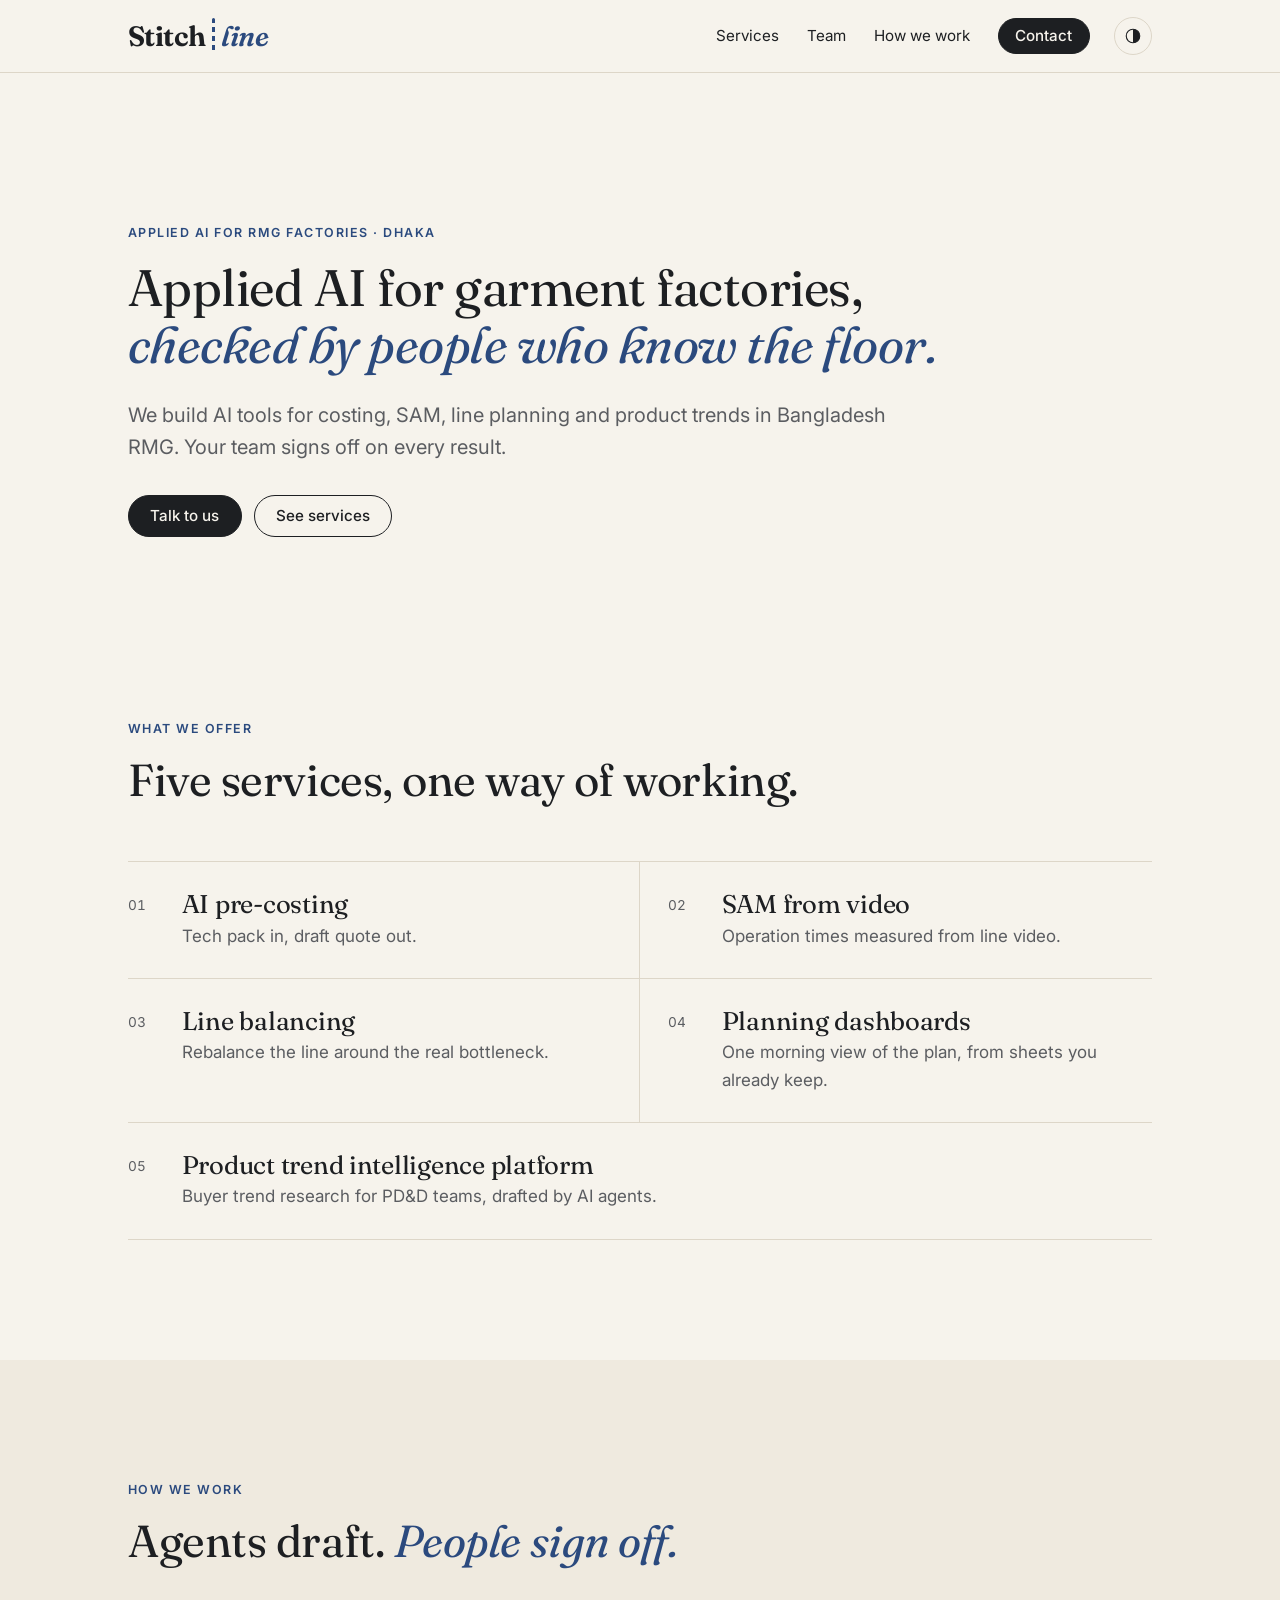
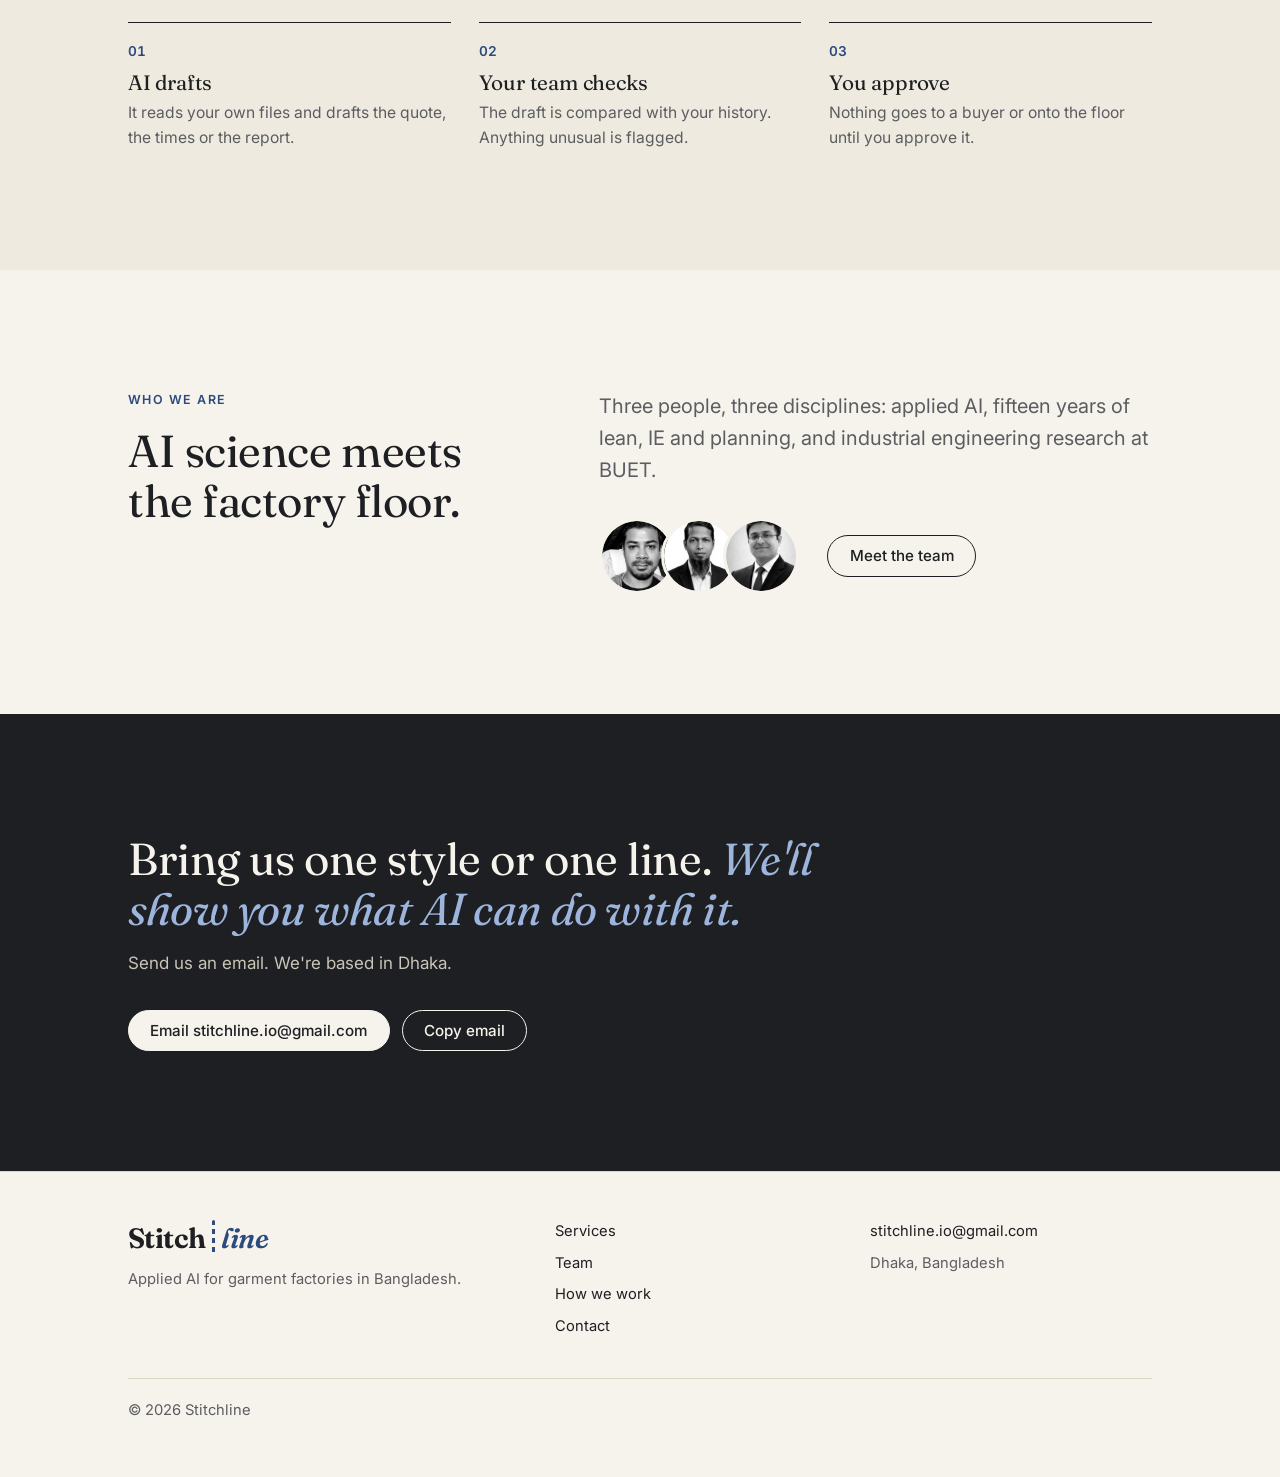
==== commit d5c8ef95: "Add light/dark theme toggle Dark follows the system setting until a visitor chooses with the nav tog" ====
--- a/index.html
+++ b/index.html
@@ -16,6 +16,7 @@
 <meta property="og:image:height" content="630">
 <meta property="og:image:alt" content="Stitchline: applied AI for garment factories, checked by people who know the floor.">
 <meta name="twitter:card" content="summary_large_image">
+<script>try{var t=localStorage.getItem("theme");if(t)document.documentElement.setAttribute("data-theme",t)}catch(e){}</script>
 <link rel="icon" href="assets/favicon.svg" type="image/svg+xml">
 <link rel="preconnect" href="https://fonts.googleapis.com">
 <link rel="preconnect" href="https://fonts.gstatic.com" crossorigin>
@@ -28,6 +29,7 @@
 <header class="nav">
   <div class="wrap">
     <a class="logo logo--animate" href="index.html" aria-label="Stitchline, home"><span class="word">Stitch</span><span class="seam" aria-hidden="true"></span><em>line</em></a>
+    <button class="theme-toggle" type="button" aria-label="Switch to dark mode"><svg viewBox="0 0 24 24" aria-hidden="true"><circle cx="12" cy="12" r="9" fill="none" stroke="currentColor" stroke-width="1.5"/><path d="M12 3a9 9 0 0 1 0 18z" fill="currentColor"/></svg></button>
     <button class="nav-toggle" type="button" aria-expanded="false" aria-controls="nav-links">Menu</button>
     <ul class="nav-links" id="nav-links">
       <li><a href="services.html">Services</a></li>
--- a/assets/site.css
+++ b/assets/site.css
@@ -7,10 +7,45 @@
   --muted: #5b5d61;
   --rule: #ddd6c8;
   --accent: #2b4a7e;
+  --on-accent: #fff;
+  --accent-on-band: #9db4dc;
+  --muted-on-band: #c9c4b8;
+  color-scheme: light;
   --serif: "Fraunces", Georgia, "Times New Roman", serif;
   --sans: "Inter", system-ui, -apple-system, "Segoe UI", Roboto, sans-serif;
   --wrap: 1120px;
   --gutter: clamp(20px, 5vw, 48px);
+}
+
+/* Dark tokens. Screen only, so print stays on paper. Ink and paper swap,
+   which also turns the closing band into the page's one light moment. */
+@media screen and (prefers-color-scheme: dark) {
+  :root:not([data-theme="light"]) {
+    --paper: #17191c;
+    --paper-2: #1f2226;
+    --ink: #ece7dc;
+    --muted: #a9a79f;
+    --rule: #34373c;
+    --accent: #9db4dc;
+    --on-accent: #17191c;
+    --accent-on-band: #2b4a7e;
+    --muted-on-band: #5b5d61;
+    color-scheme: dark;
+  }
+}
+@media screen {
+  :root[data-theme="dark"] {
+    --paper: #17191c;
+    --paper-2: #1f2226;
+    --ink: #ece7dc;
+    --muted: #a9a79f;
+    --rule: #34373c;
+    --accent: #9db4dc;
+    --on-accent: #17191c;
+    --accent-on-band: #2b4a7e;
+    --muted-on-band: #5b5d61;
+    color-scheme: dark;
+  }
 }
 
 *, *::before, *::after { box-sizing: border-box; }
@@ -86,7 +121,7 @@
   text-decoration: none;
   transition: background 0.2s, color 0.2s;
 }
-.btn:hover { background: var(--accent); border-color: var(--accent); color: #fff; }
+.btn:hover { background: var(--accent); border-color: var(--accent); color: var(--on-accent); }
 .btn--ghost { background: transparent; color: var(--ink); }
 .btn--ghost:hover { background: var(--ink); border-color: var(--ink); color: var(--paper); }
 .btn { cursor: pointer; }
@@ -99,11 +134,11 @@
 .nav .wrap {
   display: flex;
   align-items: center;
-  justify-content: space-between;
   gap: 24px;
   min-height: 72px;
   flex-wrap: wrap;
 }
+.nav .logo { margin-right: auto; }
 .logo {
   display: inline-flex;
   align-items: center;
@@ -137,6 +172,7 @@
   .logo--animate .seam, .logo--animate em, .logo--animate .word { animation: none; }
 }
 .nav-links {
+  order: 1;
   display: flex;
   align-items: center;
   gap: 28px;
@@ -147,6 +183,29 @@
 .nav-links a:not(.btn) { color: var(--ink); text-decoration: none; font-size: 0.95rem; }
 .nav-links a:not(.btn):hover, .nav-links a[aria-current="page"]:not(.btn) { color: var(--accent); }
 .nav-links .btn { padding: 0.6em 1.1em; }
+/* Needs site.js, so it stays hidden until .js is set. */
+.theme-toggle {
+  display: none;
+  order: 2;
+  align-items: center;
+  justify-content: center;
+  width: 38px;
+  height: 38px;
+  padding: 0;
+  background: none;
+  border: 1px solid var(--rule);
+  border-radius: 50%;
+  color: var(--ink);
+  cursor: pointer;
+  transition: color 0.2s, border-color 0.2s;
+}
+.js .theme-toggle { display: inline-flex; }
+.theme-toggle:hover { color: var(--accent); border-color: var(--accent); }
+.theme-toggle svg { width: 18px; height: 18px; transition: transform 0.3s cubic-bezier(.2,.7,.2,1); }
+.theme-toggle.is-dark svg { transform: rotate(180deg); }
+@media (prefers-reduced-motion: reduce) {
+  .theme-toggle svg { transition: none; }
+}
 .nav-toggle {
   display: none;
   background: none;
@@ -160,8 +219,13 @@
 }
 
 @media (max-width: 860px) {
+  .nav .wrap { gap: 10px; }
+  .nav-links { order: 3; }
+  .theme-toggle { order: 1; width: 44px; height: 44px; }
+  .nav-toggle { order: 2; }
   .js .nav-toggle { display: inline-block; }
   .js .nav-links { display: none; }
+  .js .nav.is-open .wrap { padding-top: 14px; }
   .js .nav.is-open .nav-links {
     display: flex;
     flex-direction: column;
@@ -320,13 +384,13 @@
 
 .contact-band { background: var(--ink); color: var(--paper); }
 .contact-band h2 { max-width: 18em; }
-.contact-band h2 em { color: #9db4dc; }
-.contact-band p { color: #c9c4b8; }
+.contact-band h2 em { color: var(--accent-on-band); }
+.contact-band p { color: var(--muted-on-band); }
 .contact-band .btn { background: var(--paper); color: var(--ink); border-color: var(--paper); }
-.contact-band .btn:hover { background: #9db4dc; border-color: #9db4dc; color: var(--ink); }
+.contact-band .btn:hover { background: var(--accent-on-band); border-color: var(--accent-on-band); color: var(--paper); }
 .contact-band .btn--ghost { background: transparent; color: var(--paper); }
 .contact-band .btn--ghost:hover { background: var(--paper); color: var(--ink); }
-.contact-band :focus-visible { outline-color: #9db4dc; }
+.contact-band :focus-visible { outline-color: var(--accent-on-band); }
 
 /* Footer */
 .footer { border-top: 1px solid var(--rule); padding: 48px 0 40px; font-size: 0.92rem; color: var(--muted); }
@@ -353,7 +417,7 @@
 /* Print: everything visible, no interactive chrome, ink band drops its ground. */
 @media print {
   .reveal-on .reveal { opacity: 1; transform: none; transition: none; }
-  .nav-toggle { display: none; }
+  .nav-toggle, .theme-toggle, .js .theme-toggle { display: none; }
   .js .nav-links { display: flex; }
   .btn-row { display: none; }
   .contact-band { background: none; color: var(--ink); }
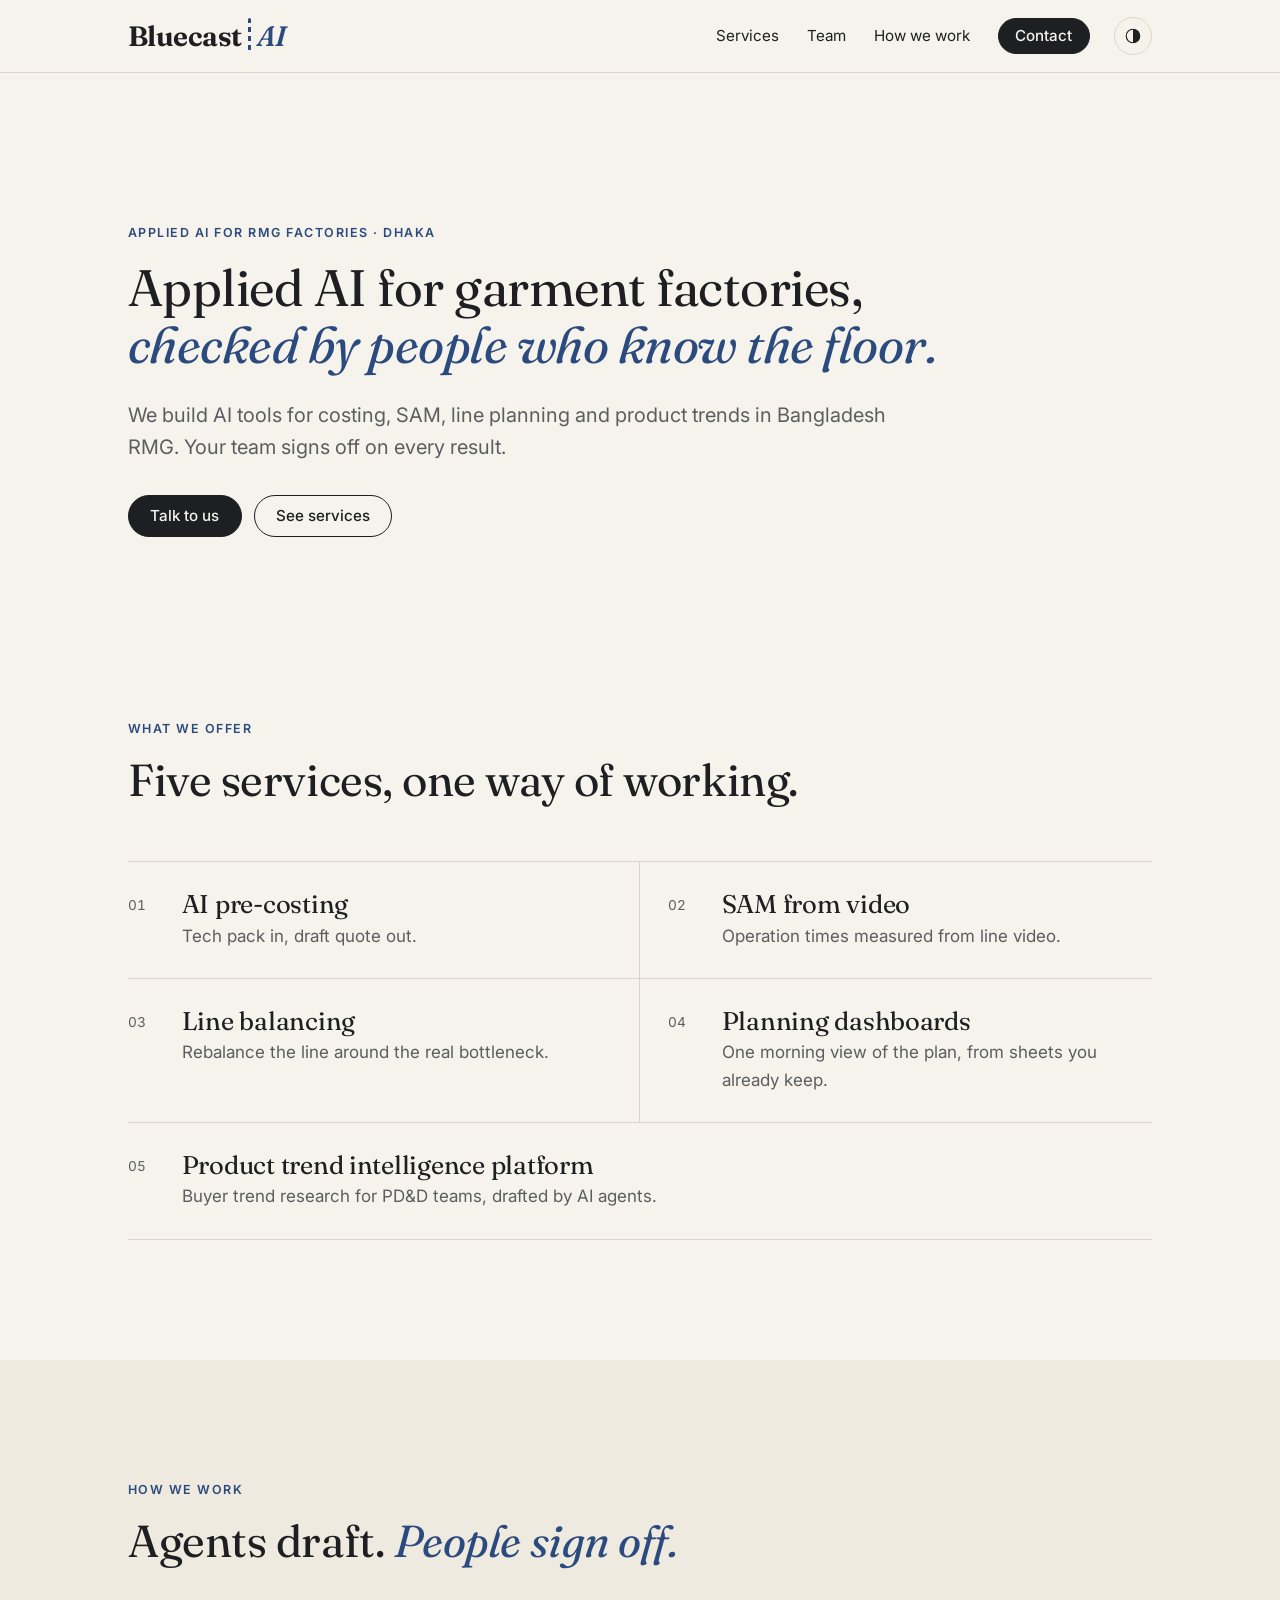
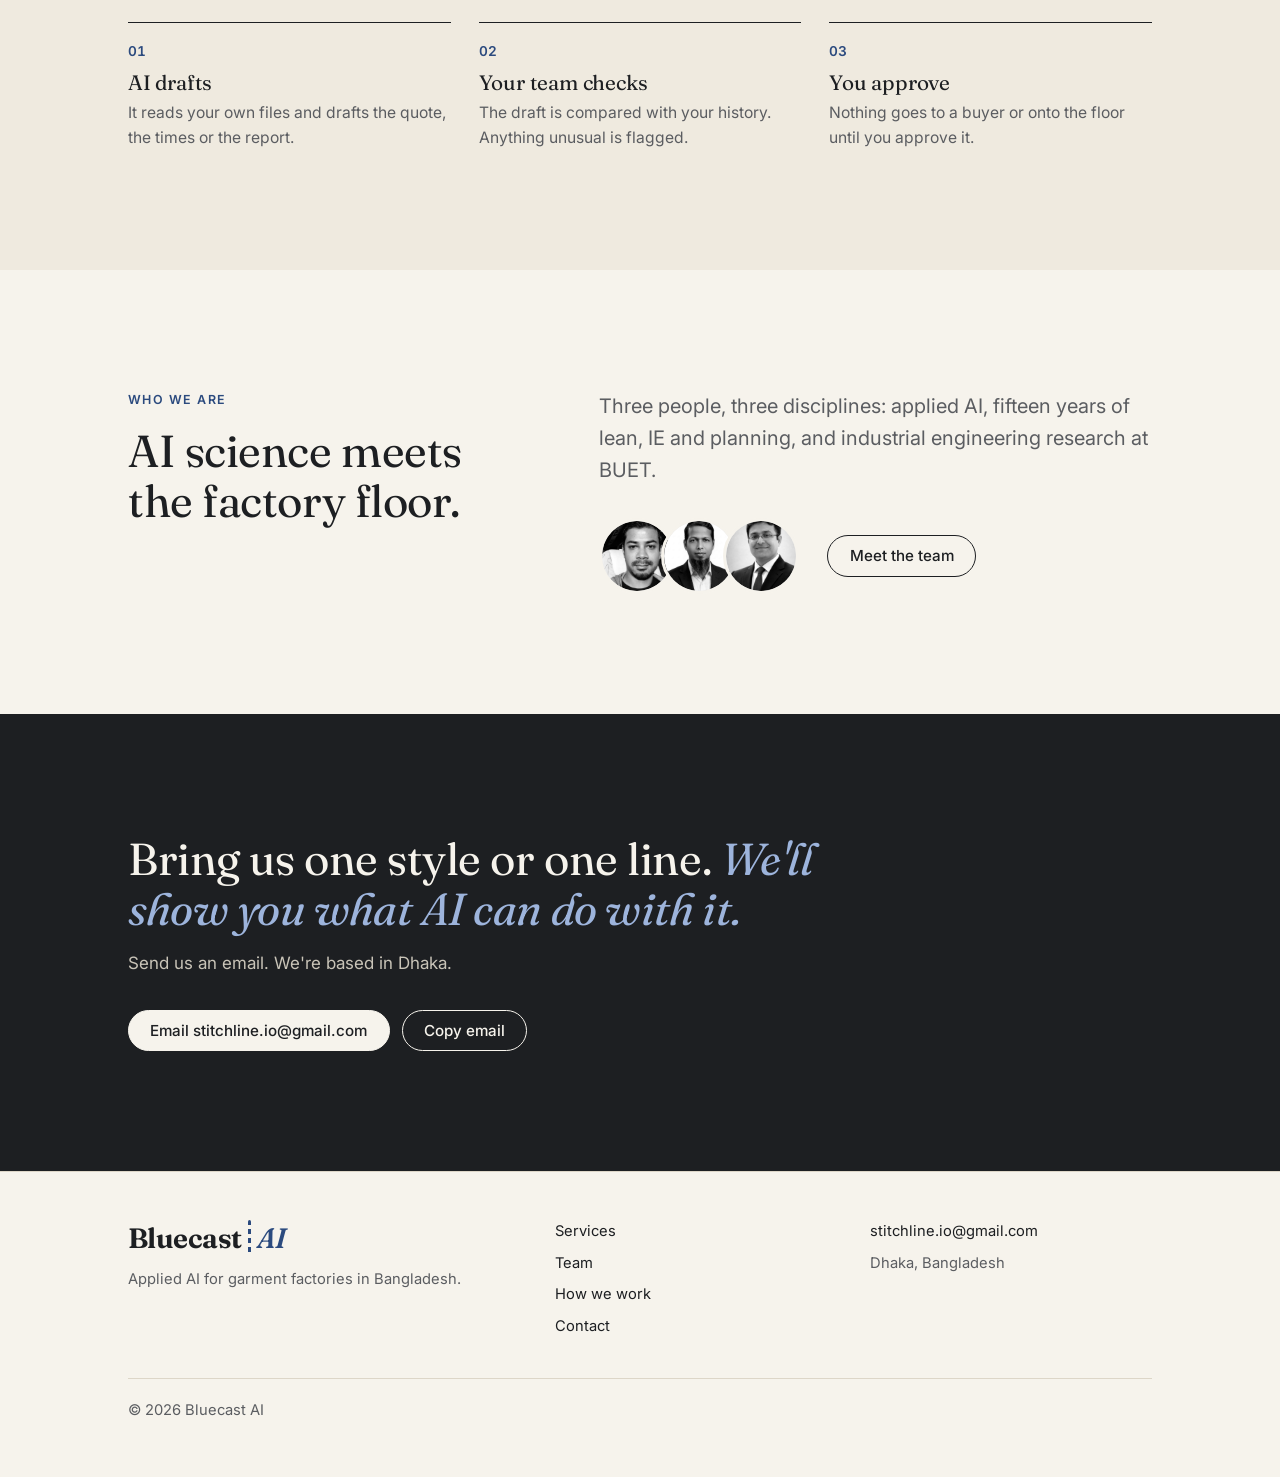
==== commit f6d5aef5: "Rebrand site to Bluecast AI on bluecast-ai.com Swap name, logo text, canonical and Open Graph URLs, " ====
--- a/index.html
+++ b/index.html
@@ -4,17 +4,17 @@
 <meta charset="utf-8">
 <meta name="viewport" content="width=device-width, initial-scale=1">
 <meta name="theme-color" content="#f6f3ec">
-<title>Stitchline · Applied AI for garment factories</title>
-<meta name="description" content="Stitchline builds AI tools for costing, SAM, line planning and product trends in Bangladesh RMG factories. Your team signs off on every result.">
-<meta property="og:title" content="Stitchline · Applied AI for garment factories">
+<title>Bluecast AI · Applied AI for garment factories</title>
+<meta name="description" content="Bluecast AI builds AI tools for costing, SAM, line planning and product trends in Bangladesh RMG factories. Your team signs off on every result.">
+<meta property="og:title" content="Bluecast AI · Applied AI for garment factories">
 <meta property="og:description" content="AI tools for costing, SAM, line planning and product trends in Bangladesh RMG. Your team signs off on every result.">
 <meta property="og:type" content="website">
-<meta property="og:url" content="https://stitchlinebd.com/">
-<meta property="og:site_name" content="Stitchline">
-<meta property="og:image" content="https://stitchlinebd.com/assets/og-image.png">
+<meta property="og:url" content="https://bluecast-ai.com/">
+<meta property="og:site_name" content="Bluecast AI">
+<meta property="og:image" content="https://bluecast-ai.com/assets/og-image.png">
 <meta property="og:image:width" content="1200">
 <meta property="og:image:height" content="630">
-<meta property="og:image:alt" content="Stitchline: applied AI for garment factories, checked by people who know the floor.">
+<meta property="og:image:alt" content="Bluecast AI: applied AI for garment factories, checked by people who know the floor.">
 <meta name="twitter:card" content="summary_large_image">
 <script>try{var t=localStorage.getItem("theme");if(t)document.documentElement.setAttribute("data-theme",t)}catch(e){}</script>
 <link rel="icon" href="assets/favicon.svg" type="image/svg+xml">
@@ -28,7 +28,7 @@
 
 <header class="nav">
   <div class="wrap">
-    <a class="logo logo--animate" href="index.html" aria-label="Stitchline, home"><span class="word">Stitch</span><span class="seam" aria-hidden="true"></span><em>line</em></a>
+    <a class="logo logo--animate" href="index.html" aria-label="Bluecast AI, home"><span class="word">Bluecast</span><span class="seam" aria-hidden="true"></span><em>AI</em></a>
     <button class="theme-toggle" type="button" aria-label="Switch to dark mode"><svg viewBox="0 0 24 24" aria-hidden="true"><circle cx="12" cy="12" r="9" fill="none" stroke="currentColor" stroke-width="1.5"/><path d="M12 3a9 9 0 0 1 0 18z" fill="currentColor"/></svg></button>
     <button class="nav-toggle" type="button" aria-expanded="false" aria-controls="nav-links">Menu</button>
     <ul class="nav-links" id="nav-links">
@@ -120,7 +120,7 @@
 <footer class="footer">
   <div class="wrap">
     <div>
-      <a class="logo" href="index.html" aria-label="Stitchline, home"><span class="word">Stitch</span><span class="seam" aria-hidden="true"></span><em>line</em></a>
+      <a class="logo" href="index.html" aria-label="Bluecast AI, home"><span class="word">Bluecast</span><span class="seam" aria-hidden="true"></span><em>AI</em></a>
       <p>Applied AI for garment factories in Bangladesh.</p>
     </div>
     <ul>
@@ -133,7 +133,7 @@
       <li><a href="mailto:stitchline.io@gmail.com">stitchline.io@gmail.com</a></li>
       <li>Dhaka, Bangladesh</li>
     </ul>
-    <p class="legal">© 2026 Stitchline</p>
+    <p class="legal">© 2026 Bluecast AI</p>
   </div>
 </footer>
 
--- a/assets/site.css
+++ b/assets/site.css
@@ -1,4 +1,4 @@
-/* Stitchline — shared styles. Editorial calm: warm paper, serif headlines, one indigo accent. */
+/* Bluecast AI — shared styles. Editorial calm: warm paper, serif headlines, one indigo accent. */
 
 :root {
   --paper: #f6f3ec;
@@ -161,7 +161,7 @@
 }
 .logo:hover .seam { background: repeating-linear-gradient(to bottom, var(--ink) 0 5px, transparent 5px 9px); }
 
-/* Homepage load: the seam stitches top to bottom, then "line" slides in. */
+/* Homepage load: the seam stitches top to bottom, then "AI" slides in. */
 .logo--animate .seam { animation: stitch-down 0.7s steps(7, end) 0.15s both; }
 .logo--animate em { animation: line-in 0.6s cubic-bezier(.2,.7,.2,1) 0.85s both; }
 .logo--animate .word { animation: word-in 0.5s ease-out both; }
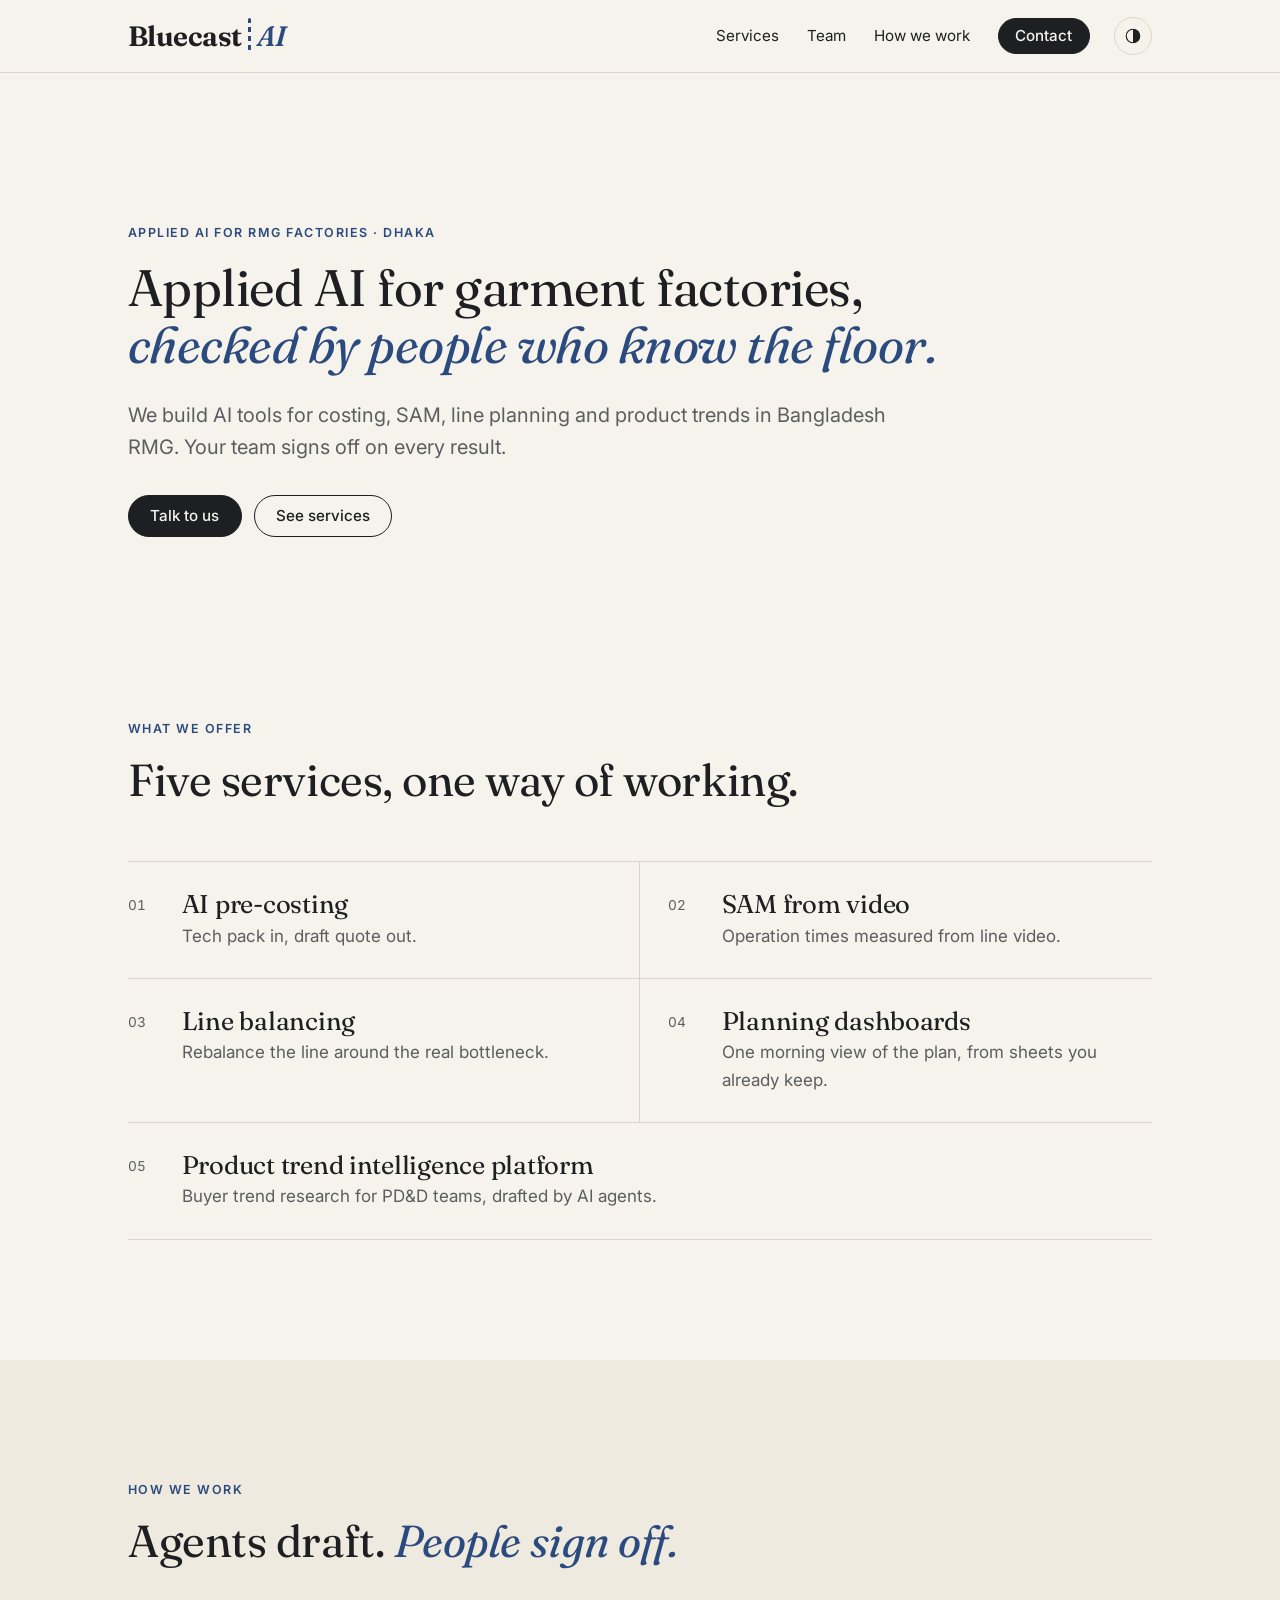
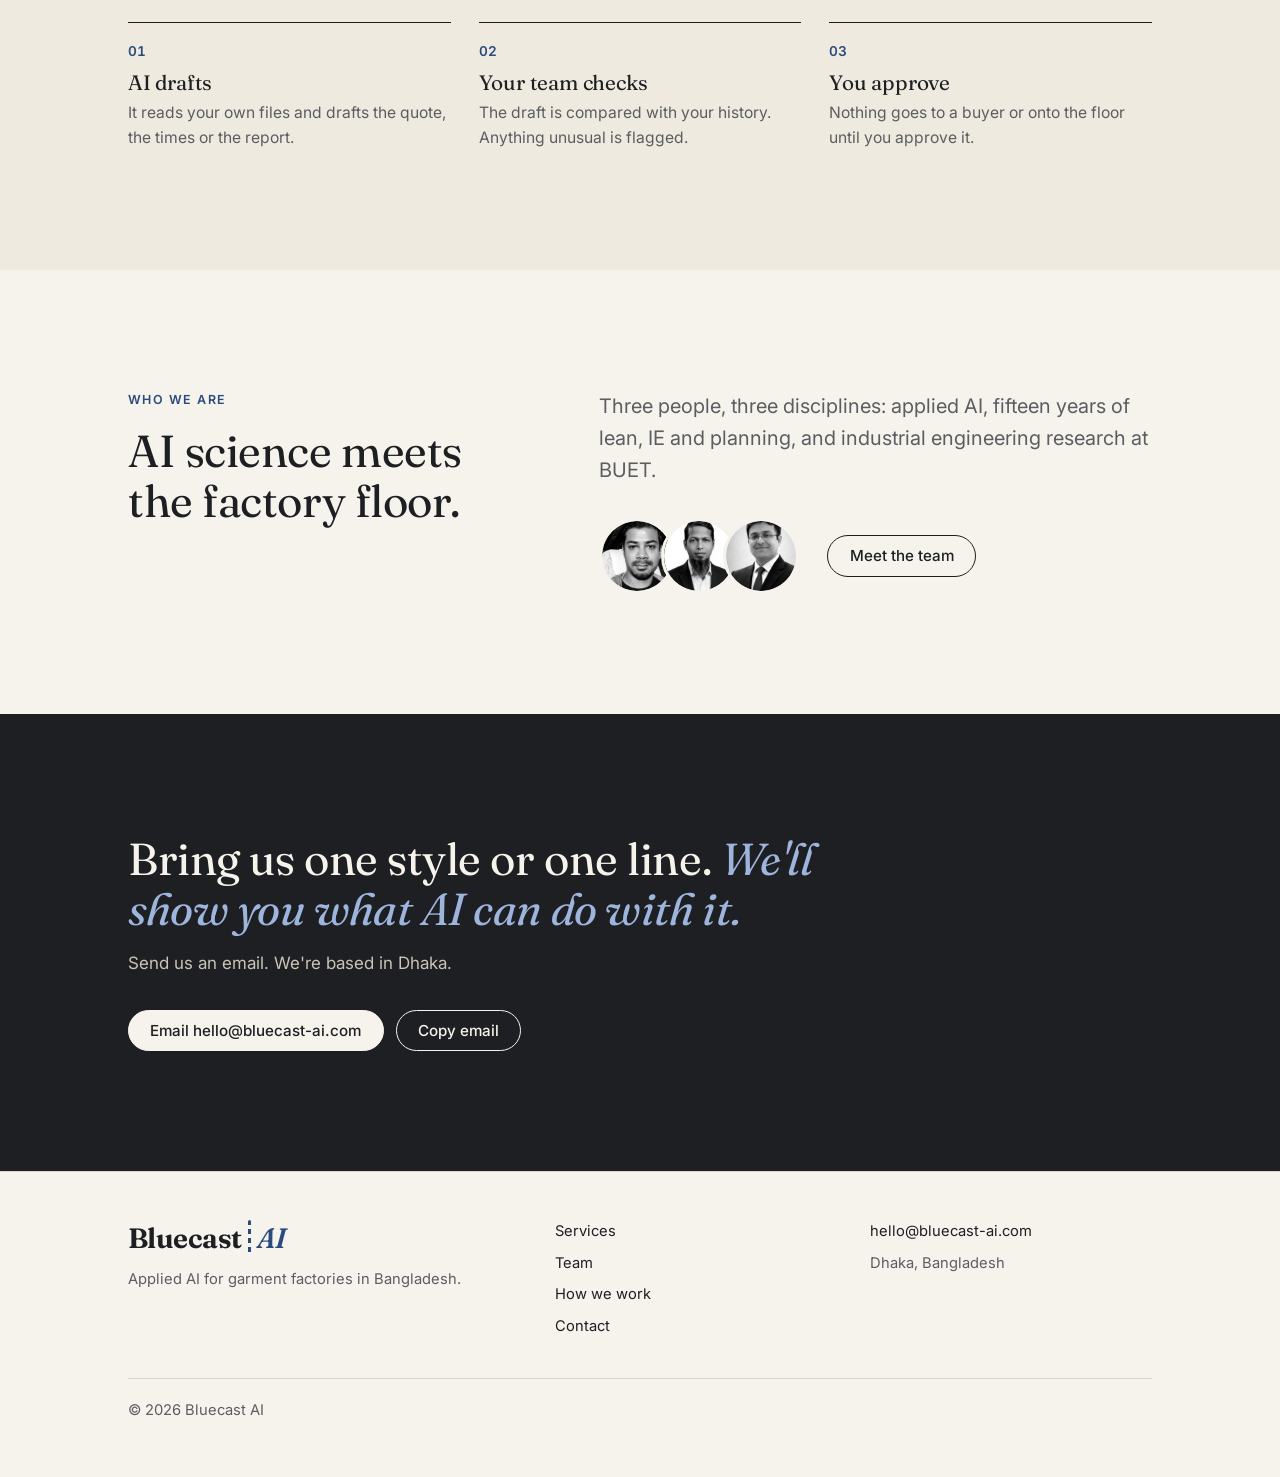
==== commit f0680666: "Use hello@bluecast-ai.com as contact email Co-Authored-By: Claude Opus 5.5 <noreply@anthropic.com> C" ====
--- a/index.html
+++ b/index.html
@@ -109,8 +109,8 @@
       <h2 id="contact-h">Bring us one style or one line. <em>We'll show you what AI can do with it.</em></h2>
       <p style="margin-top:1rem">Send us an email. We're based in Dhaka.</p>
       <div class="btn-row">
-        <a class="btn" href="mailto:stitchline.io@gmail.com">Email stitchline.io@gmail.com</a>
-        <button class="btn btn--ghost copy-btn" type="button" aria-live="polite" data-copy="stitchline.io@gmail.com">Copy email</button>
+        <a class="btn" href="mailto:hello@bluecast-ai.com">Email hello@bluecast-ai.com</a>
+        <button class="btn btn--ghost copy-btn" type="button" aria-live="polite" data-copy="hello@bluecast-ai.com">Copy email</button>
       </div>
     </div>
   </section>
@@ -130,7 +130,7 @@
       <li><a href="contact.html">Contact</a></li>
     </ul>
     <ul>
-      <li><a href="mailto:stitchline.io@gmail.com">stitchline.io@gmail.com</a></li>
+      <li><a href="mailto:hello@bluecast-ai.com">hello@bluecast-ai.com</a></li>
       <li>Dhaka, Bangladesh</li>
     </ul>
     <p class="legal">© 2026 Bluecast AI</p>
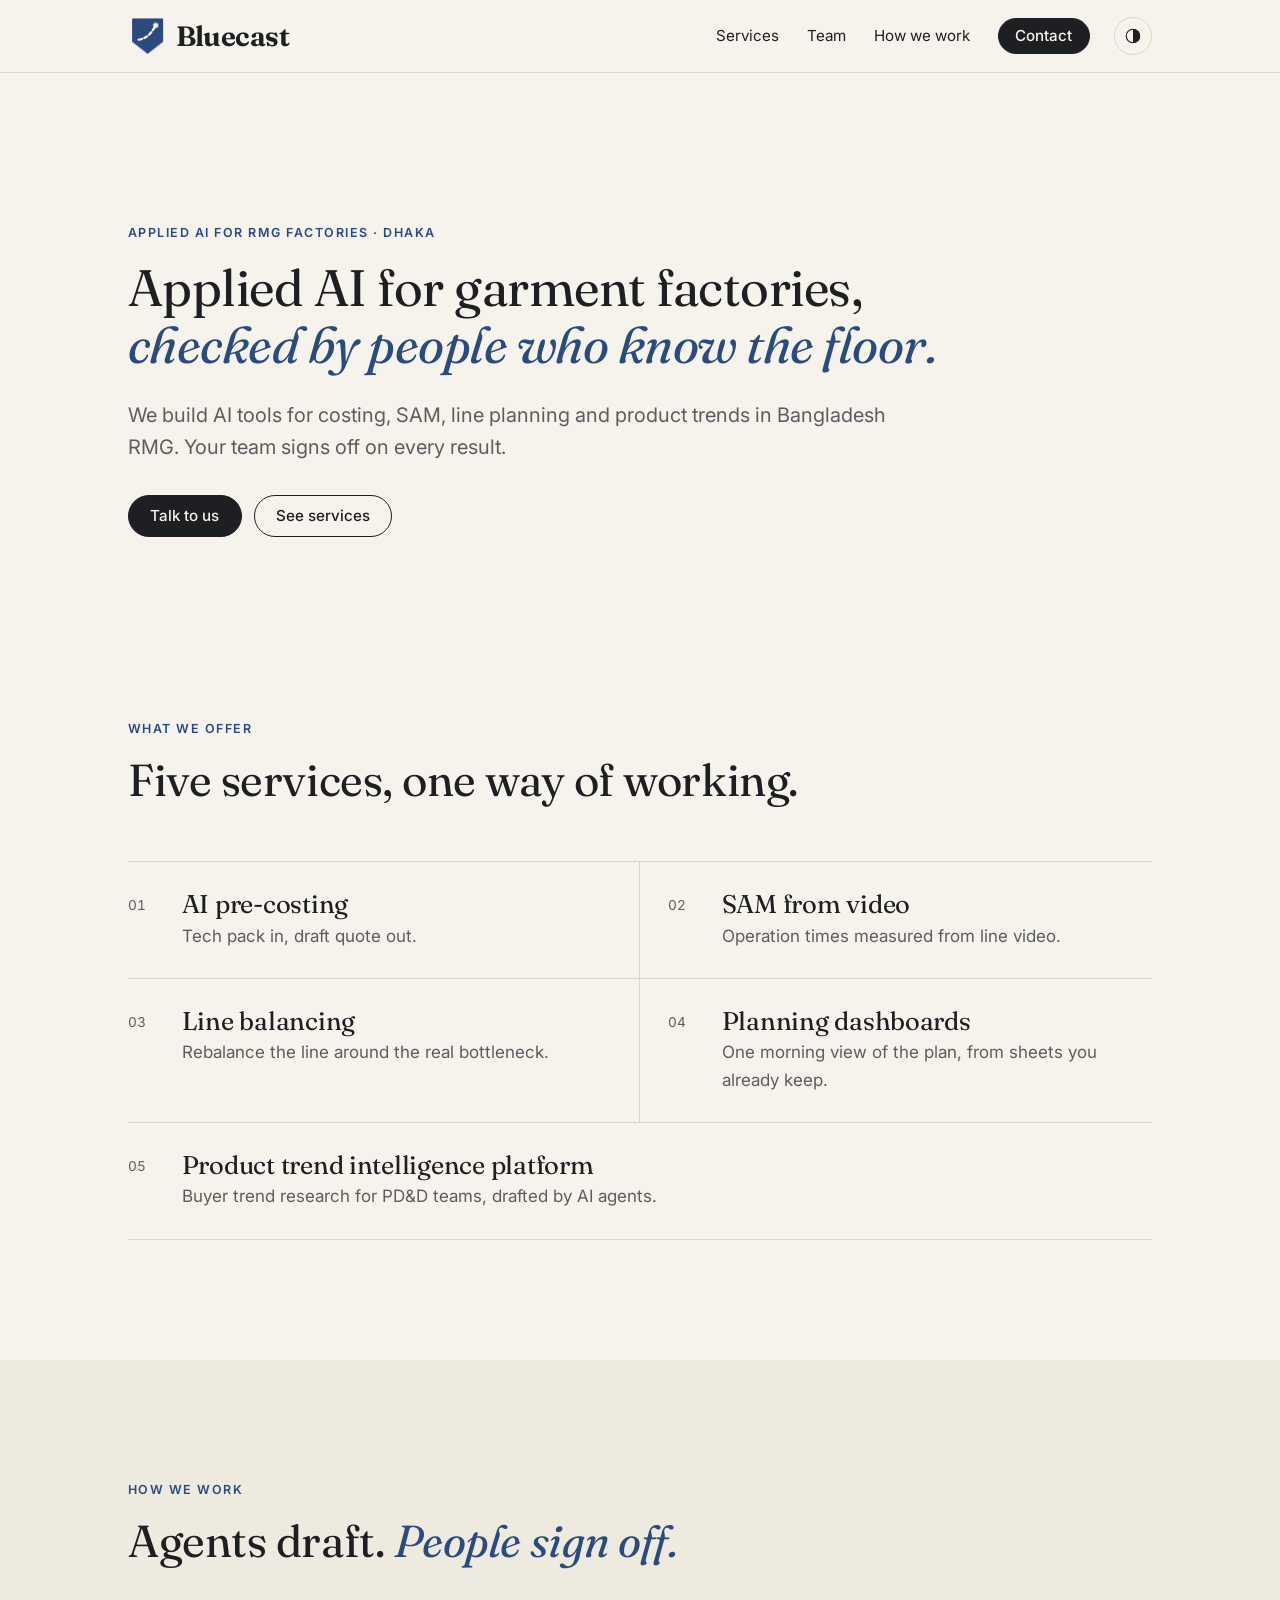
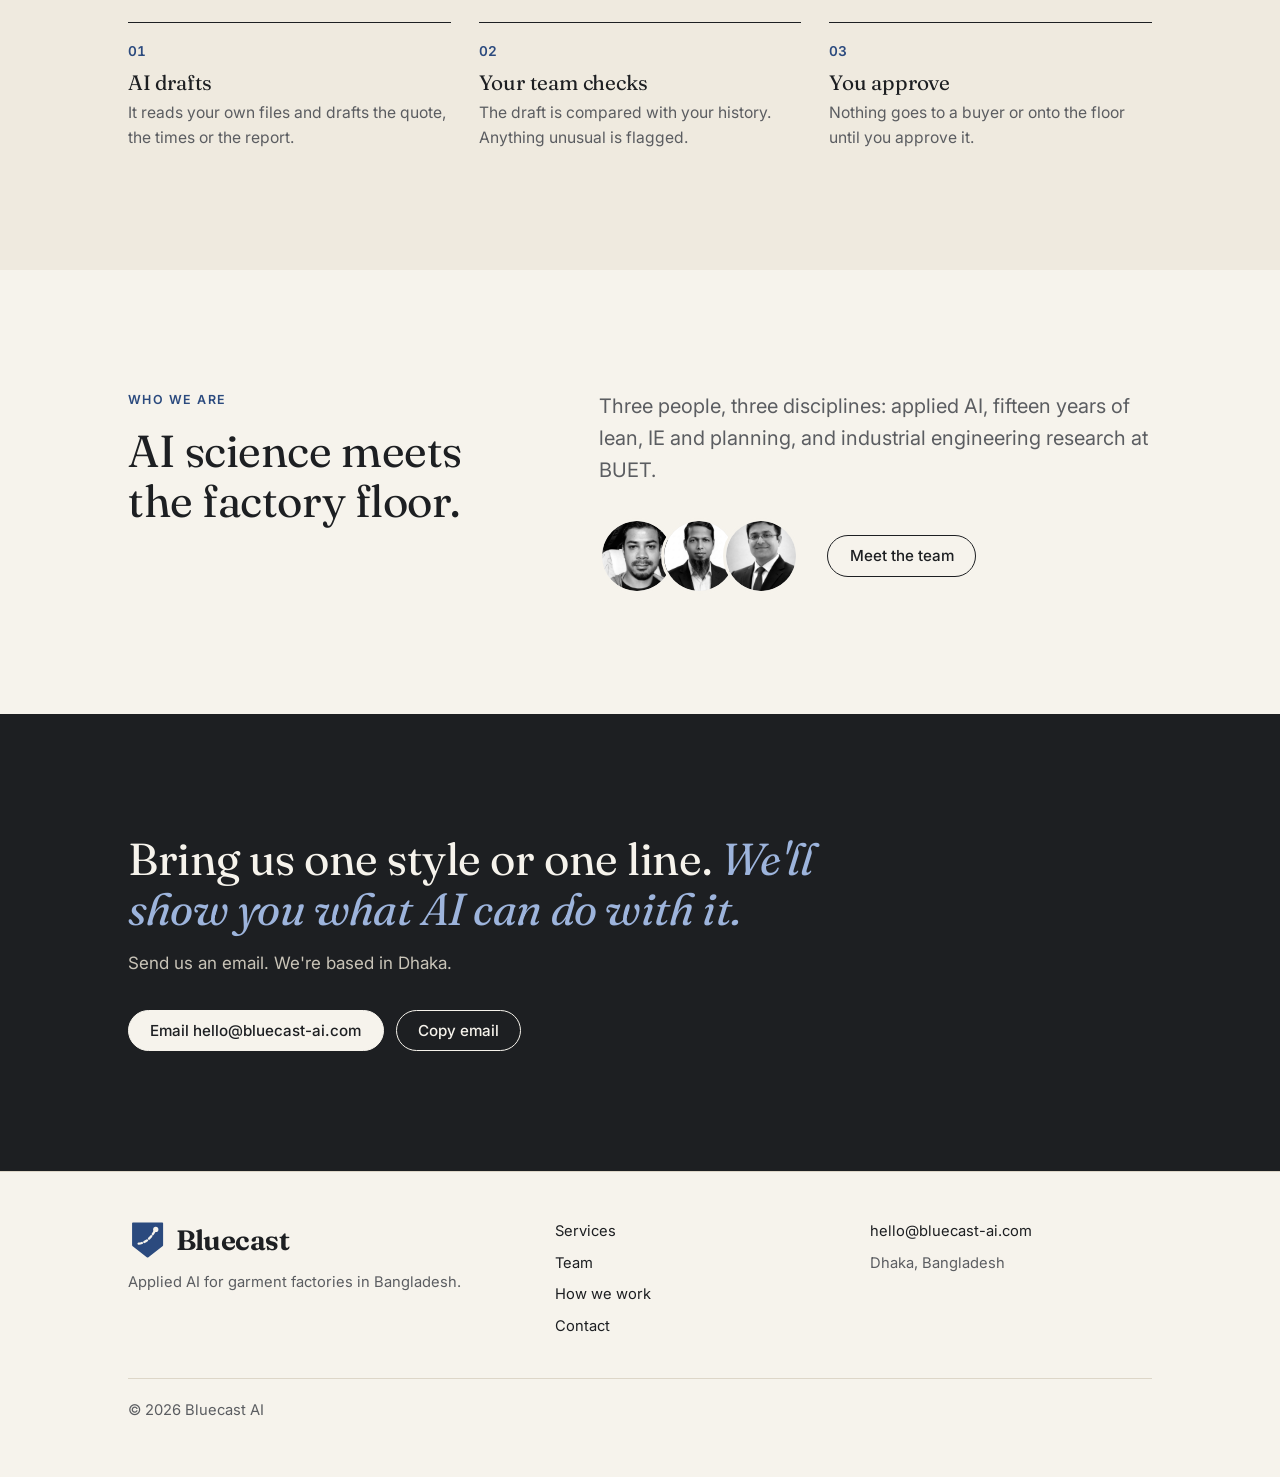
==== commit 8c76f327: "Replace logo with jeans pocket mark The pocket's stitched line rises to a dot. The wordmark now read" ====
--- a/index.html
+++ b/index.html
@@ -28,7 +28,7 @@
 
 <header class="nav">
   <div class="wrap">
-    <a class="logo logo--animate" href="index.html" aria-label="Bluecast AI, home"><span class="word">Bluecast</span><span class="seam" aria-hidden="true"></span><em>AI</em></a>
+    <a class="logo logo--animate" href="index.html" aria-label="Bluecast AI, home"><svg class="logo-mark" viewBox="0 0 48 48" aria-hidden="true"><path class="pocket" d="M6 4H42V31L24 45L6 31Z"/><path class="stitch" d="M13 29C22 28 28 22 33 13"/><circle class="tip" cx="34" cy="11.5" r="3.2"/></svg><span class="word">Bluecast</span></a>
     <button class="theme-toggle" type="button" aria-label="Switch to dark mode"><svg viewBox="0 0 24 24" aria-hidden="true"><circle cx="12" cy="12" r="9" fill="none" stroke="currentColor" stroke-width="1.5"/><path d="M12 3a9 9 0 0 1 0 18z" fill="currentColor"/></svg></button>
     <button class="nav-toggle" type="button" aria-expanded="false" aria-controls="nav-links">Menu</button>
     <ul class="nav-links" id="nav-links">
@@ -120,7 +120,7 @@
 <footer class="footer">
   <div class="wrap">
     <div>
-      <a class="logo" href="index.html" aria-label="Bluecast AI, home"><span class="word">Bluecast</span><span class="seam" aria-hidden="true"></span><em>AI</em></a>
+      <a class="logo" href="index.html" aria-label="Bluecast AI, home"><svg class="logo-mark" viewBox="0 0 48 48" aria-hidden="true"><path class="pocket" d="M6 4H42V31L24 45L6 31Z"/><path class="stitch" d="M13 29C22 28 28 22 33 13"/><circle class="tip" cx="34" cy="11.5" r="3.2"/></svg><span class="word">Bluecast</span></a>
       <p>Applied AI for garment factories in Bangladesh.</p>
     </div>
     <ul>
--- a/assets/site.css
+++ b/assets/site.css
@@ -150,26 +150,20 @@
   color: var(--ink);
   text-decoration: none;
 }
-.logo em { font-style: italic; font-weight: 600; letter-spacing: -0.01em; color: var(--accent); }
-.logo .seam {
-  display: inline-block;
-  width: 3.5px;
-  height: 1.3em;
-  margin: 0 0.2em 0 0.22em;
-  border-radius: 2px;
-  background: repeating-linear-gradient(to bottom, var(--accent) 0 5px, transparent 5px 9px);
-}
-.logo:hover .seam { background: repeating-linear-gradient(to bottom, var(--ink) 0 5px, transparent 5px 9px); }
-
-/* Homepage load: the seam stitches top to bottom, then "AI" slides in. */
-.logo--animate .seam { animation: stitch-down 0.7s steps(7, end) 0.15s both; }
-.logo--animate em { animation: line-in 0.6s cubic-bezier(.2,.7,.2,1) 0.85s both; }
+.logo-mark { width: 1.4em; height: 1.4em; flex: none; margin-right: 0.3em; display: block; }
+.logo-mark .pocket { fill: var(--accent); stroke: var(--accent); stroke-width: 2; stroke-linejoin: round; }
+.logo-mark .stitch { fill: none; stroke: var(--paper); stroke-width: 2.8; stroke-dasharray: 4 3.2; stroke-linecap: round; }
+.logo-mark .tip { fill: var(--paper); }
+
+/* Homepage load: the pocket appears, the stitch runs up it, then the dot lands. */
+.logo--animate .pocket { animation: word-in 0.5s ease-out both; }
+.logo--animate .stitch { animation: stitch-up 0.7s steps(7, end) 0.3s both; }
+.logo--animate .tip { animation: word-in 0.25s ease-out 1s both; }
 .logo--animate .word { animation: word-in 0.5s ease-out both; }
-@keyframes stitch-down { from { clip-path: inset(0 0 100% 0); } to { clip-path: inset(0 0 0 0); } }
-@keyframes line-in { from { opacity: 0; transform: translateX(-10px); } to { opacity: 1; transform: none; } }
+@keyframes stitch-up { from { clip-path: inset(0 100% 0 0); } to { clip-path: inset(0 0 0 0); } }
 @keyframes word-in { from { opacity: 0; } to { opacity: 1; } }
 @media (prefers-reduced-motion: reduce) {
-  .logo--animate .seam, .logo--animate em, .logo--animate .word { animation: none; }
+  .logo--animate .pocket, .logo--animate .stitch, .logo--animate .tip, .logo--animate .word { animation: none; }
 }
 .nav-links {
   order: 1;
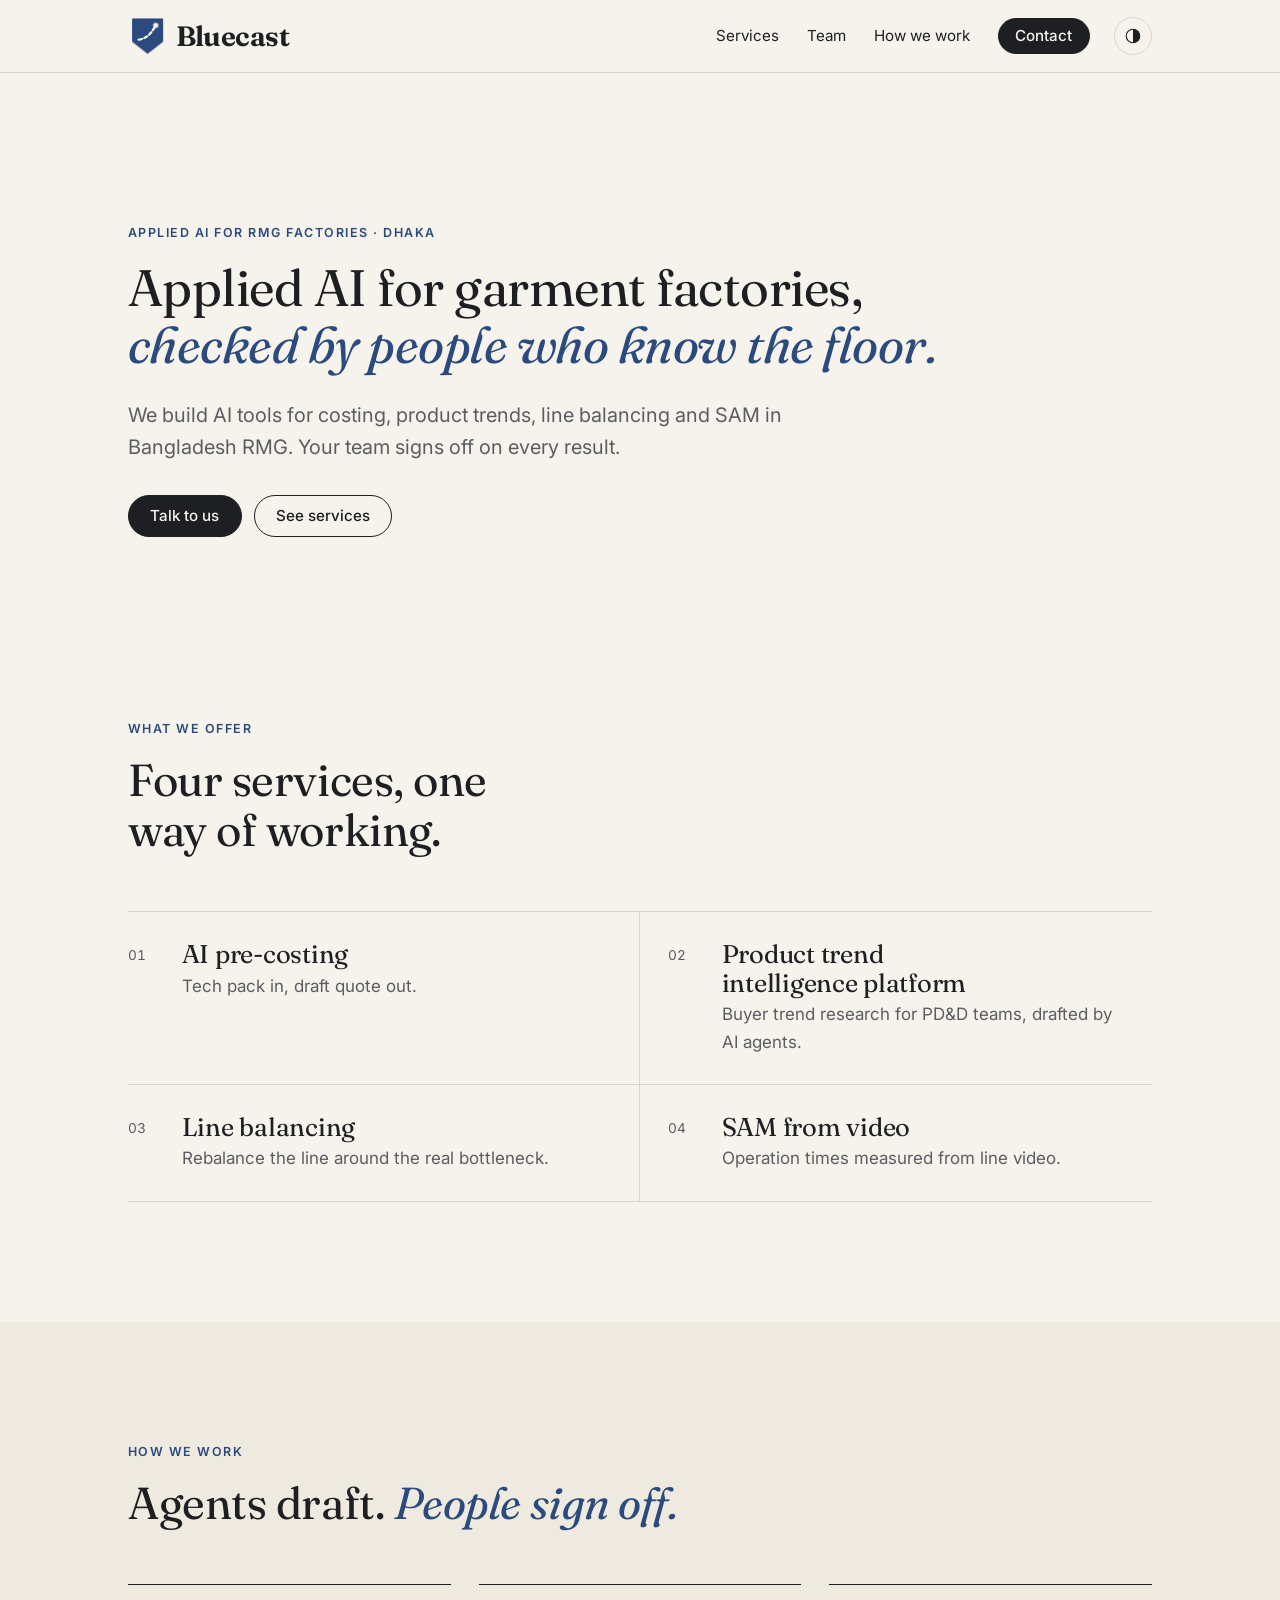
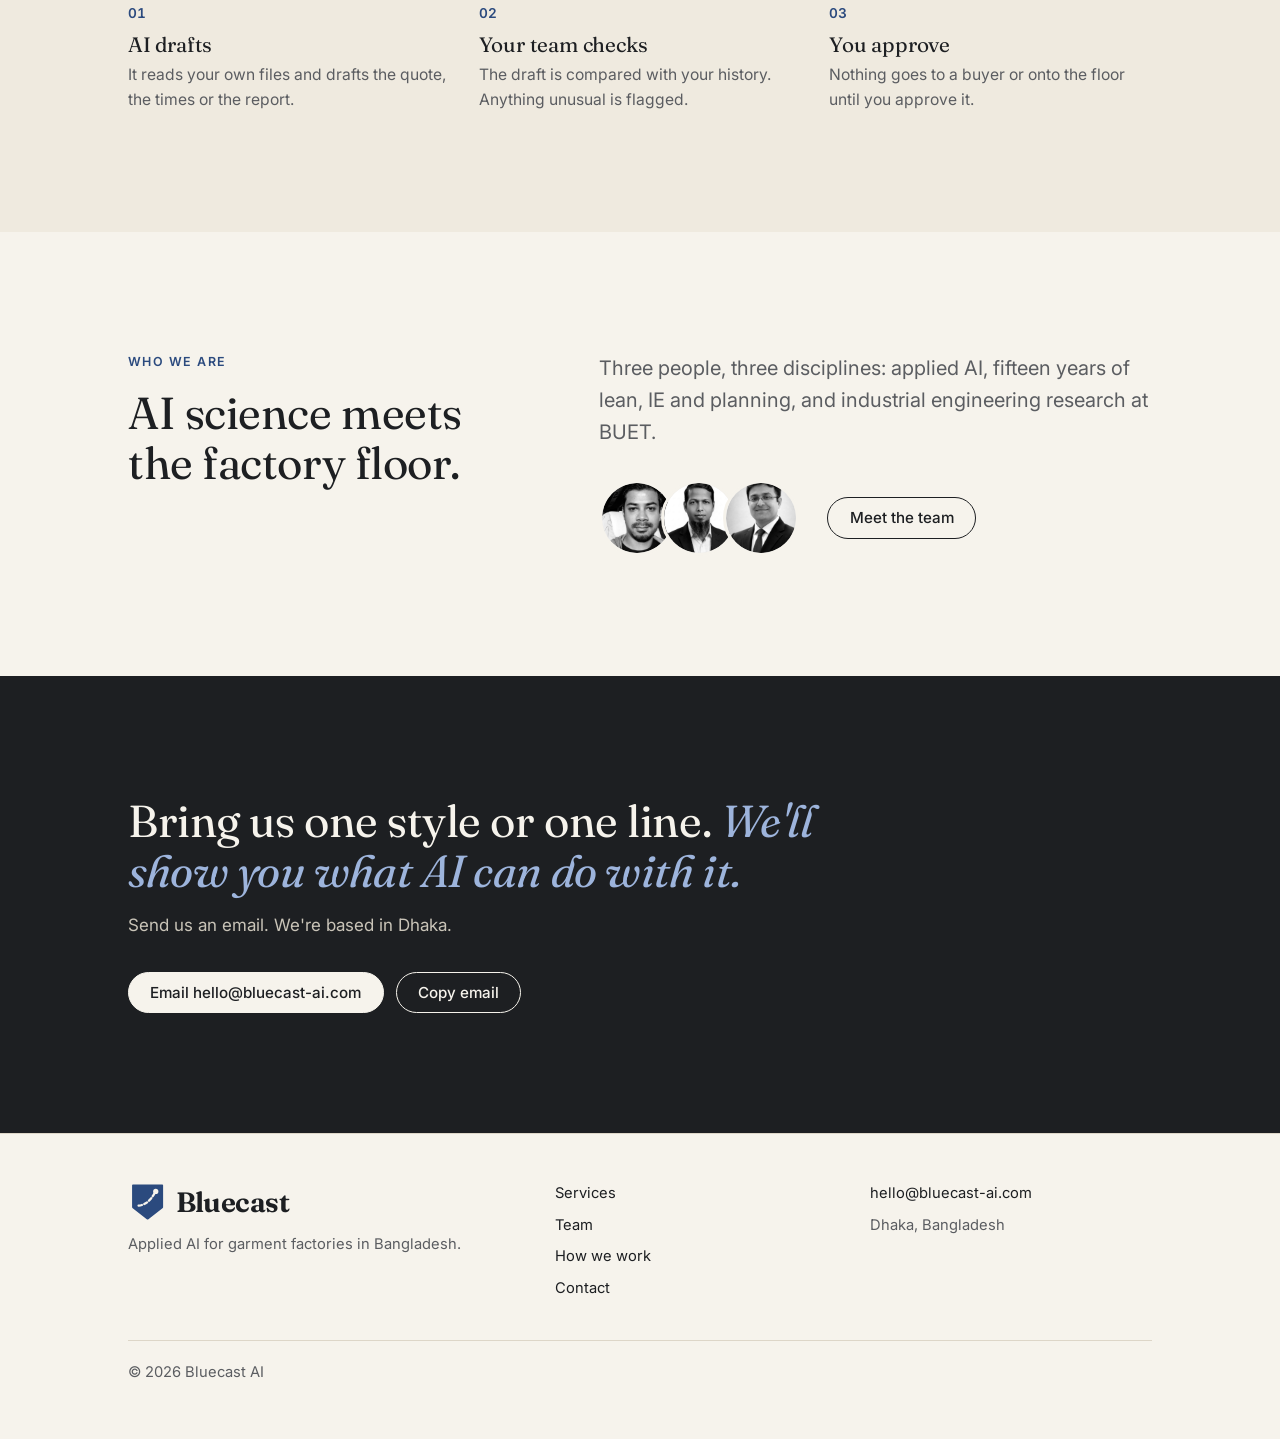
==== commit af5700fa: "Remove planning dashboards and reorder services New order: AI pre-costing, product trend intelligenc" ====
--- a/index.html
+++ b/index.html
@@ -5,9 +5,9 @@
 <meta name="viewport" content="width=device-width, initial-scale=1">
 <meta name="theme-color" content="#f6f3ec">
 <title>Bluecast AI · Applied AI for garment factories</title>
-<meta name="description" content="Bluecast AI builds AI tools for costing, SAM, line planning and product trends in Bangladesh RMG factories. Your team signs off on every result.">
+<meta name="description" content="Bluecast AI builds AI tools for costing, product trends, line balancing and SAM in Bangladesh RMG factories. Your team signs off on every result.">
 <meta property="og:title" content="Bluecast AI · Applied AI for garment factories">
-<meta property="og:description" content="AI tools for costing, SAM, line planning and product trends in Bangladesh RMG. Your team signs off on every result.">
+<meta property="og:description" content="AI tools for costing, product trends, line balancing and SAM in Bangladesh RMG. Your team signs off on every result.">
 <meta property="og:type" content="website">
 <meta property="og:url" content="https://bluecast-ai.com/">
 <meta property="og:site_name" content="Bluecast AI">
@@ -46,7 +46,7 @@
     <div class="wrap">
       <span class="eyebrow">Applied AI for RMG factories · Dhaka</span>
       <h1>Applied AI for garment factories,<br> <em>checked by people who know the floor.</em></h1>
-      <p class="lede">We build AI tools for costing, SAM, line planning and product trends in Bangladesh RMG. Your team signs off on every result.</p>
+      <p class="lede">We build AI tools for costing, product trends, line balancing and SAM in Bangladesh RMG. Your team signs off on every result.</p>
       <div class="btn-row">
         <a class="btn" href="contact.html">Talk to us</a>
         <a class="btn btn--ghost" href="services.html">See services</a>
@@ -58,14 +58,13 @@
     <div class="wrap">
       <div class="section-head reveal">
         <span class="eyebrow">What we offer</span>
-        <h2 id="services-h">Five services, one way of working.</h2>
+        <h2 id="services-h">Four services, one way of working.</h2>
       </div>
       <ul class="svc-list reveal">
         <li><a href="services.html#pre-costing"><span class="num">01</span><h3>AI pre-costing</h3><p>Tech pack in, draft quote out.</p></a></li>
-        <li><a href="services.html#sam-video"><span class="num">02</span><h3>SAM from video</h3><p>Operation times measured from line video.</p></a></li>
+        <li><a href="services.html#trend-intelligence"><span class="num">02</span><h3>Product trend intelligence platform</h3><p>Buyer trend research for PD&amp;D teams, drafted by AI agents.</p></a></li>
         <li><a href="services.html#line-balancing"><span class="num">03</span><h3>Line balancing</h3><p>Rebalance the line around the real bottleneck.</p></a></li>
-        <li><a href="services.html#planning"><span class="num">04</span><h3>Planning dashboards</h3><p>One morning view of the plan, from sheets you already keep.</p></a></li>
-        <li><a href="services.html#trend-intelligence"><span class="num">05</span><h3>Product trend intelligence platform</h3><p>Buyer trend research for PD&amp;D teams, drafted by AI agents.</p></a></li>
+        <li><a href="services.html#sam-video"><span class="num">04</span><h3>SAM from video</h3><p>Operation times measured from line video.</p></a></li>
       </ul>
     </div>
   </section>
